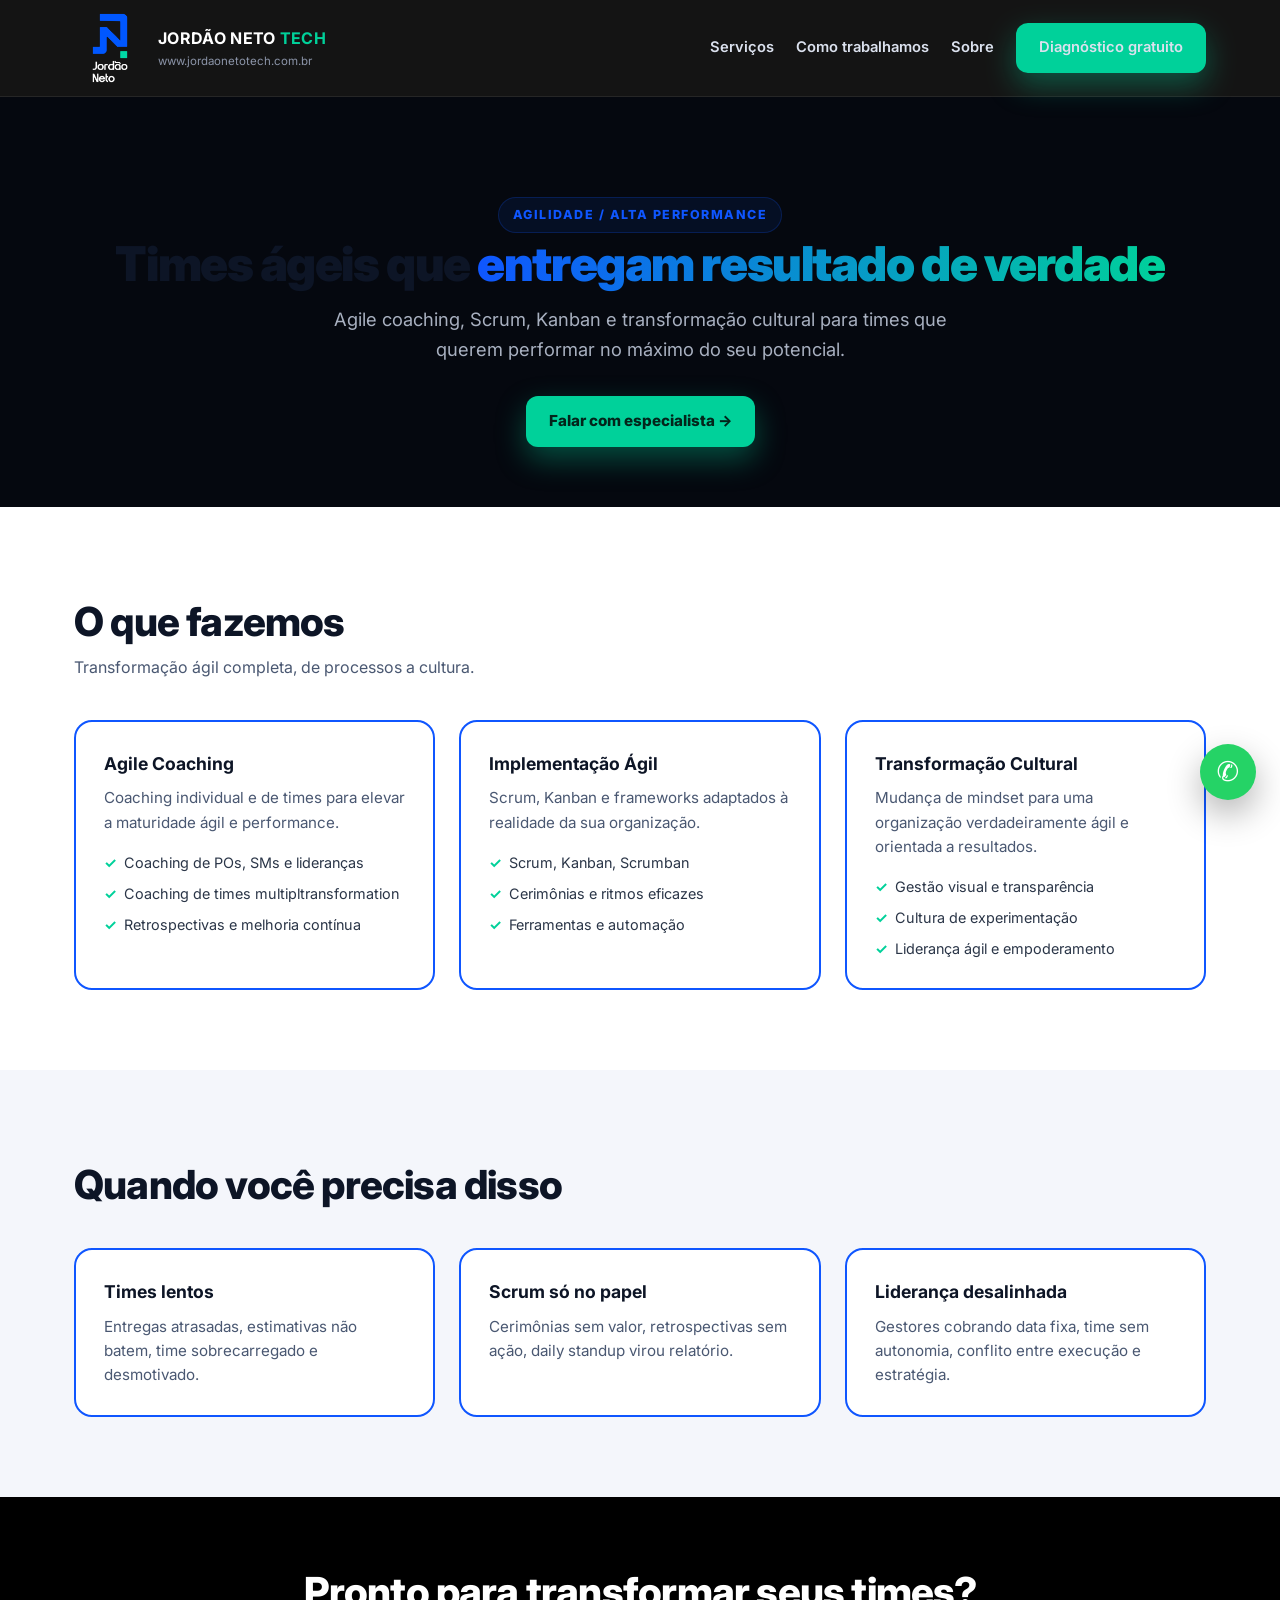
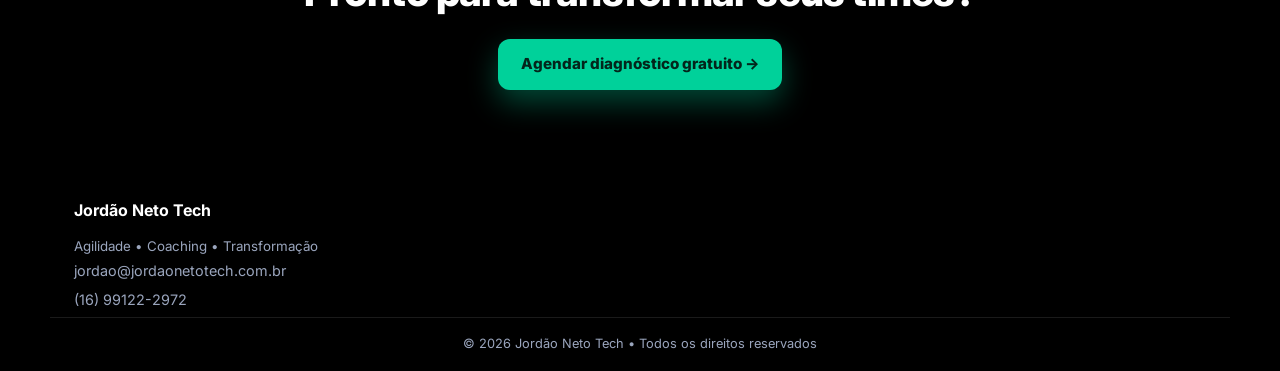
==== agilidade-alta-performance.html @ 960a8ddc "feat: 6 landing pages por serviço + campo 'Como nos conheceu?' no formulário + sitemap atualizado" ====
<!DOCTYPE html>
<html lang="pt-BR">
<head>
  <meta charset="UTF-8" />
  <meta name="viewport" content="width=device-width, initial-scale=1.0" />
  <title>Agilidade e Alta Performance — Jordão Neto Tech</title>
  <meta name="description" content="Consultoria em Agile Coaching, Scrum, Kanban e alta performance. Transformação ágil, coaching de times e cultura de resultados." />
  <link rel="icon" href="vertical-cor-light.png" />
  <link rel="preconnect" href="https://fonts.googleapis.com" />
  <link rel="preconnect" href="https://fonts.gstatic.com" crossorigin />
  <link href="https://fonts.googleapis.com/css2?family=Inter:wght@400;500;600;700;800;900&display=swap" rel="stylesheet" />
  <link rel="stylesheet" href="styles.css" />
  <script type="application/ld+json">
  {
    "@context": "https://schema.org",
    "@type": "Service",
    "name": "Agilidade e Alta Performance",
    "provider": { "@type": "ProfessionalService", "name": "Jordão Neto Tech" },
    "description": "Consultoria em Agile Coaching, Scrum, Kanban e alta performance para times.",
    "url": "https://www.jordaonetotech.com.br/agilidade-alta-performance.html"
  }
  </script>
  <style>
    .lp-hero{padding:100px 0 60px;background:var(--navy);text-align:center}
    .lp-hero h1{font-size:clamp(2rem,4vw,3rem);margin-bottom:16px}
    .lp-hero p{color:var(--gray);font-size:1.15rem;max-width:640px;margin:0 auto 32px}
    .lp-section{padding:80px 0}
    .lp-section.dark{background:var(--light)}
    .lp-grid{display:grid;grid-template-columns:repeat(auto-fit,minmax(280px,1fr));gap:24px;margin-top:40px}
    .lp-card{background:var(--card);border:2px solid var(--blue);border-radius:var(--radius);padding:28px}
    .lp-card h3{font-size:1.1rem;margin-bottom:8px}
    .lp-card p{color:#4a5872;font-size:.95rem}
    .lp-bullets{list-style:none;margin:16px 0 0;display:grid;gap:8px}
    .lp-bullets li{font-size:.9rem;color:#2b3648;padding-left:20px;position:relative}
    .lp-bullets li::before{content:"✓";color:var(--green);font-weight:700;position:absolute;left:0}
    .cta-bar{background:var(--black);padding:60px 0;text-align:center}
    .cta-bar h2{color:var(--white);margin-bottom:24px}
  </style>
</head>
<body>
  <header class="header" id="topo">
    <div class="container header-inner">
      <a href="index.html" class="brand">
        <img src="vertical-cor-light.png" alt="Jordão Neto Tech" class="brand-logo" />
        <div class="brand-text">
          <strong>JORDÃO NETO <span>TECH</span></strong>
          <small>www.jordaonetotech.com.br</small>
        </div>
      </a>
      <nav class="nav">
        <a href="index.html#servicos">Serviços</a>
        <a href="index.html#como-trabalho">Como trabalhamos</a>
        <a href="index.html#sobre">Sobre</a>
        <a class="btn btn-accent" href="https://wa.me/5516991222972?text=Ol%C3%A1!%20Vim%20pelo%20site." target="_blank" rel="noopener">Diagnóstico gratuito</a>
      </nav>
    </div>
  </header>

  <section class="lp-hero">
    <div class="container">
      <span class="tag">Agilidade / Alta Performance</span>
      <h1>Times ágeis que <span class="hl">entregam resultado de verdade</span></h1>
      <p>Agile coaching, Scrum, Kanban e transformação cultural para times que querem performar no máximo do seu potencial.</p>
      <a class="btn btn-accent" href="https://wa.me/5516991222972?text=Ol%C3%A1!%20Vim%20pelo%20site%20e%20quero%20falar%20sobre%20Agilidade." target="_blank">Falar com especialista →</a>
    </div>
  </section>

  <section class="lp-section">
    <div class="container">
      <h2>O que fazemos</h2>
      <p class="sub">Transformação ágil completa, de processos a cultura.</p>
      <div class="lp-grid">
        <div class="lp-card">
          <h3>Agile Coaching</h3>
          <p>Coaching individual e de times para elevar a maturidade ágil e performance.</p>
          <ul class="lp-bullets">
            <li>Coaching de POs, SMs e lideranças</li>
            <li>Coaching de times multipltransformation</li>
            <li>Retrospectivas e melhoria contínua</li>
          </ul>
        </div>
        <div class="lp-card">
          <h3>Implementação Ágil</h3>
          <p>Scrum, Kanban e frameworks adaptados à realidade da sua organização.</p>
          <ul class="lp-bullets">
            <li>Scrum, Kanban, Scrumban</li>
            <li>Cerimônias e ritmos eficazes</li>
            <li>Ferramentas e automação</li>
          </ul>
        </div>
        <div class="lp-card">
          <h3>Transformação Cultural</h3>
          <p>Mudança de mindset para uma organização verdadeiramente ágil e orientada a resultados.</p>
          <ul class="lp-bullets">
            <li>Gestão visual e transparência</li>
            <li>Cultura de experimentação</li>
            <li>Liderança ágil e empoderamento</li>
          </ul>
        </div>
      </div>
    </div>
  </section>

  <section class="lp-section dark">
    <div class="container">
      <h2>Quando você precisa disso</h2>
      <div class="lp-grid">
        <div class="lp-card">
          <h3>Times lentos</h3>
          <p>Entregas atrasadas, estimativas não batem, time sobrecarregado e desmotivado.</p>
        </div>
        <div class="lp-card">
          <h3>Scrum só no papel</h3>
          <p>Cerimônias sem valor, retrospectivas sem ação, daily standup virou relatório.</p>
        </div>
        <div class="lp-card">
          <h3>Liderança desalinhada</h3>
          <p>Gestores cobrando data fixa, time sem autonomia, conflito entre execução e estratégia.</p>
        </div>
      </div>
    </div>
  </section>

  <section class="cta-bar">
    <div class="container">
      <h2>Pronto para transformar seus times?</h2>
      <a class="btn btn-accent" href="https://wa.me/5516991222972?text=Ol%C3%A1!%20Vim%20pelo%20site%20e%20quero%20um%20diagn%C3%B3stico%20de%20Agilidade." target="_blank">Agendar diagnóstico gratuito →</a>
    </div>
  </section>

  <footer class="footer">
    <div class="container footer-inner">
      <div>
        <strong>Jordão Neto Tech</strong>
        <small>Agilidade • Coaching • Transformação</small>
      </div>
      <div>
        <a href="mailto:jordao@jordaonetotech.com.br">jordao@jordaonetotech.com.br</a>
        <a href="https://wa.me/5516991222972" target="_blank">(16) 99122-2972</a>
      </div>
    </div>
    <div class="container copy">© 2026 Jordão Neto Tech • Todos os direitos reservados</div>
  </footer>

  <a class="float-wa" href="https://wa.me/5516991222972?text=Ol%C3%A1!%20Vim%20pelo%20site." target="_blank" rel="noopener" aria-label="WhatsApp">✆</a>
</body>
</html>
---- styles.css ----
/* Jordão Neto Tech — identidade do logo vertical-cor-light.png
   Azul JN: #0F56FF | Verde ponto: #00D19A | Fundo: #000000 | Texto: #fff */
:root{
  --black:#000000;
  --navy:#05080f;
  --navy2:#0a1120;
  --blue:#0f56ff;
  --blue-dark:#0a3fd1;
  --green:#00d19a;
  --green-dark:#00a87c;
  --white:#ffffff;
  --gray:#a8b0c0;
  --light:#f4f6fb;
  --card:#ffffff;
  --border:#e6eaf2;
  --radius:18px;
  --shadow:0 20px 60px rgba(15,86,255,.14);
}
*{box-sizing:border-box;margin:0;padding:0}
html{scroll-behavior:smooth}
body{font-family:'Inter',system-ui,-apple-system,sans-serif;color:#0d1526;background:var(--white);line-height:1.6}
.container{max-width:1180px;margin:0 auto;padding:0 24px}
.center{text-align:center}.muted{color:var(--gray);font-size:.85rem}.white{color:#fff}
h1{font-size:clamp(2.1rem,5vw,3.6rem);line-height:1.05;letter-spacing:-.03em;font-weight:900}
h2{font-size:clamp(1.6rem,3.4vw,2.5rem);line-height:1.15;letter-spacing:-.02em;font-weight:800;margin:12px 0 10px}
.grad{background:linear-gradient(90deg,var(--blue),var(--green));-webkit-background-clip:text;background-clip:text;color:transparent}
.hl{background:linear-gradient(90deg,var(--blue),var(--green));-webkit-background-clip:text;background-clip:text;color:transparent}
.tag{display:inline-block;font-size:.78rem;font-weight:800;letter-spacing:.12em;text-transform:uppercase;color:var(--blue);background:rgba(15,86,255,.09);border:1px solid rgba(15,86,255,.22);padding:7px 14px;border-radius:100px;margin-bottom:6px}
.tag.green{color:var(--green);background:rgba(0,209,154,.1);border-color:rgba(0,209,154,.35)}
.sub{color:#4a5872;max-width:720px;margin:6px 0 26px}

/* topbar */
.topbar{background:var(--black);color:#cfd6e4;font-size:.8rem}
.topbar-inner{display:flex;justify-content:space-between;align-items:center;padding:8px 24px;gap:12px;flex-wrap:wrap}
.topbar-links{display:flex;gap:18px}
.topbar a{color:#fff;text-decoration:none;font-weight:600}
.topbar a:hover{color:var(--green)}

/* header */
.header{position:sticky;top:0;z-index:50;background:rgba(0,0,0,.92);backdrop-filter:blur(12px);border-bottom:1px solid rgba(255,255,255,.08)}
.header-inner{display:flex;align-items:center;justify-content:space-between;padding:12px 24px;gap:16px}
.brand{display:flex;align-items:center;gap:12px;text-decoration:none}
.brand-logo{width:72px;height:72px;object-fit:contain;border-radius:12px;background:transparent;mix-blend-mode:screen}
.brand-logo.sm{width:56px;height:56px}
.brand-text strong{color:#fff;font-size:1rem;letter-spacing:.02em}
.brand-text strong span{color:var(--green)}
.brand-text small{display:block;color:#8b94a8;font-size:.72rem}
.nav{display:flex;align-items:center;gap:22px}
.nav a{color:#dbe1ee;text-decoration:none;font-weight:600;font-size:.92rem}
.nav a:hover{color:var(--green)}
.menu-btn{display:none;background:none;border:1px solid rgba(255,255,255,.2);color:#fff;border-radius:10px;padding:8px 12px;font-size:1.1rem;cursor:pointer}

/* buttons */
.btn{display:inline-block;text-decoration:none;font-weight:800;border-radius:12px;padding:12px 22px;transition:.2s;border:1px solid transparent;cursor:pointer;font-size:.95rem}
.btn-sm{padding:10px 18px}
.btn-lg{padding:15px 28px;font-size:1rem}
.btn-block{width:100%;text-align:center}
.btn-primary{background:var(--blue);color:#fff;box-shadow:0 12px 30px rgba(15,86,255,.35)}
.btn-primary:hover{background:var(--blue-dark);transform:translateY(-1px)}
.btn-accent{background:var(--green);color:#03251b;box-shadow:0 12px 30px rgba(0,209,154,.35)}
.btn-accent:hover{background:#00e6a8;transform:translateY(-1px)}
.btn-ghost{background:transparent;color:#fff;border-color:rgba(255,255,255,.25)}
.btn-ghost:hover{border-color:var(--green);color:var(--green)}

/* hero */
.hero{background:radial-gradient(900px 400px at 15% 0%,rgba(15,86,255,.28),transparent),radial-gradient(700px 380px at 90% 20%,rgba(0,209,154,.18),transparent),var(--black);color:#fff;padding:64px 0 54px}
.hero-grid{display:grid;grid-template-columns:1.15fr .85fr;gap:36px;align-items:start}
.badge{display:inline-flex;align-items:center;gap:8px;font-size:.8rem;font-weight:600;color:#dbe4ff;background:rgba(15,86,255,.14);border:1px solid rgba(15,86,255,.35);padding:8px 14px;border-radius:100px;margin-bottom:18px}
.dot{width:8px;height:8px;border-radius:50%;background:var(--green);box-shadow:0 0 0 5px rgba(0,209,154,.2)}
.hero h1{color:#fff}
.lead{color:#c2cadd;margin:18px 0 24px;font-size:1.08rem;max-width:560px}
.lead strong{color:#fff}
.hero-cta{display:flex;gap:12px;flex-wrap:wrap;margin-bottom:28px}
.hero-proof{display:grid;grid-template-columns:repeat(4,1fr);gap:12px;border-top:1px solid rgba(255,255,255,.1);padding-top:18px}
.hero-proof strong{display:block;font-size:1.05rem;color:#fff}
.hero-proof span{font-size:.78rem;color:#8b94a8}
.hero-card{background:linear-gradient(180deg,#0d1526,#070c17);border:1px solid rgba(255,255,255,.1);border-radius:20px;padding:24px;box-shadow:var(--shadow)}
.hero-card-head{display:flex;gap:12px;align-items:center;margin-bottom:16px}
.hero-card-head img{width:64px;height:64px;object-fit:contain;border-radius:14px;background:transparent;mix-blend-mode:screen;border:1px solid rgba(255,255,255,.12)}
.hero-card-head strong{display:block;font-size:.98rem}
.hero-card-head small{color:#8b94a8;font-size:.78rem}
.check-list{list-style:none;display:grid;gap:10px;margin:0 0 16px}
.check-list li{position:relative;padding-left:28px;font-size:.92rem;color:#dbe1ee}
.check-list li::before{content:'✓';position:absolute;left:0;top:0;width:20px;height:20px;border-radius:50%;background:rgba(0,209,154,.15);color:var(--green);font-weight:900;display:flex;align-items:center;justify-content:center;font-size:.75rem}
.check-list.light li{color:#dbe1ee}
.stack{display:flex;flex-wrap:wrap;gap:8px;margin:0 0 18px}
.stack span{font-size:.72rem;font-weight:700;background:rgba(15,86,255,.14);border:1px solid rgba(15,86,255,.3);color:#cdd8ff;padding:5px 10px;border-radius:100px}
.stack.small span{font-size:.7rem}

/* marquee */
.marquee{background:var(--blue);color:#fff;overflow:hidden}
.marquee-inner{display:flex;gap:18px;align-items:center;padding:11px 24px;font-weight:800;font-size:.82rem;letter-spacing:.1em;white-space:nowrap;overflow-x:auto}
.marquee-inner i{width:7px;height:7px;background:var(--green);border-radius:2px;flex-shrink:0}

/* sections */
.section{padding:72px 0}
.section.dark{background:var(--navy);color:#dbe1ee}
.section.dark .sub{color:#9aa5bd}
.grid-3{display:grid;grid-template-columns:repeat(3,1fr);gap:18px}
.card{background:var(--card);border:2px solid var(--blue);border-radius:var(--radius);padding:26px;position:relative;transition:.2s;background:linear-gradient(180deg,#fff,#eef3ff)}
.card:hover{transform:translateY(-4px);box-shadow:var(--shadow)}
.card.featured{border:2px solid var(--blue);background:linear-gradient(180deg,#fff,#eef3ff)}
.card-num{font-size:.78rem;font-weight:900;color:var(--green);background:#03251b;display:inline-block;padding:4px 10px;border-radius:100px;margin-bottom:12px}
.card h3{font-size:1.15rem;margin-bottom:8px}
.card p{color:#4a5872;font-size:.94rem;margin-bottom:12px}
.card ul{list-style:none;margin:0 0 16px;display:grid;gap:6px}
.card ul li{font-size:.86rem;color:#2b3648}
.card ul li::before{content:'• ';color:var(--green);font-weight:900}
.card a{color:var(--blue);font-weight:800;text-decoration:none;font-size:.9rem}
.note{margin-top:18px;background:#f0fdf7;border:1px dashed var(--green);padding:14px 18px;border-radius:12px;font-size:.9rem;color:#0b3b2e}
.grid-4{display:grid;grid-template-columns:repeat(4,1fr);gap:16px;margin:28px 0 30px}
.step{background:rgba(255,255,255,.05);border:1px solid rgba(255,255,255,.1);border-radius:16px;padding:22px}
.step strong{color:#fff;display:block;margin-bottom:8px}
.step p{font-size:.88rem;color:#9aa5bd}

/* timeline */
.timeline{display:grid;gap:16px;margin-top:10px}
.tl-item{background:#fff;border:1px solid var(--border);border-left:6px solid var(--blue);border-radius:14px;padding:22px}
.tl-item:nth-child(even){border-left-color:var(--green)}
.tl-date{font-size:.78rem;font-weight:800;color:var(--blue);text-transform:uppercase;letter-spacing:.06em}
.tl-item h3{margin:6px 0}
.tl-item p{color:#4a5872;font-size:.94rem;margin-bottom:10px}
.edu{display:grid;grid-template-columns:repeat(3,1fr);gap:14px;margin-top:18px}
.edu div{background:var(--light);border-radius:12px;padding:16px}
.edu strong{display:block}
.edu span{font-size:.85rem;color:#4a5872}

/* about */
.about-grid{display:grid;grid-template-columns:1.2fr .8fr;gap:32px;align-items:start}
.about-grid p{color:#b8c1d4;margin-bottom:14px}
.about-card{background:#0d1526;border:1px solid rgba(255,255,255,.12);border-radius:20px;padding:28px;text-align:center}
.about-card img{width:140px;height:140px;object-fit:contain;border-radius:24px;background:transparent;mix-blend-mode:screen;margin-bottom:12px;border:2px solid var(--blue)}
.about-card strong{display:block;color:#fff;font-size:1.1rem}
.about-card small{color:#8b94a8}
.about-contact{display:grid;gap:8px;margin-top:16px}
.about-contact a{color:var(--green);text-decoration:none;font-weight:700;font-size:.9rem;word-break:break-all}

/* contact */
.contact-grid{display:grid;grid-template-columns:1fr .9fr;gap:28px;align-items:start}
.contact-cards{display:grid;gap:12px;margin-top:18px}
.c-card{display:block;text-decoration:none;border-radius:14px;padding:18px;border:1px solid var(--border)}
.c-card strong{display:block;font-size:1.05rem}
.c-card span{font-size:.88rem}
.c-card.wa{background:#000;color:#fff;border-color:#000}
.c-card.wa span{color:var(--green)}
.c-card.mail{background:#eef3ff;border-color:var(--blue)}
.c-card.mail strong{color:var(--blue)}
.c-card.site{background:#f0fdf7;border-color:var(--green)}
.form{background:#fff;border:1px solid var(--border);border-radius:20px;padding:26px;box-shadow:var(--shadow);position:sticky;top:90px}
.form h3{margin-bottom:16px}
.form label{display:grid;gap:6px;font-size:.85rem;font-weight:700;margin-bottom:12px;color:#2b3648}
.form input,.form select,.form textarea{border:1px solid var(--border);border-radius:10px;padding:12px;font-size:.95rem;font-family:inherit;width:100%}
.form input:focus,.form select:focus,.form textarea:focus{outline:2px solid var(--blue);border-color:var(--blue)}

/* footer */
.footer{background:#000;color:#9aa5bd;padding:48px 0 0}
.footer-grid{display:grid;grid-template-columns:1.4fr 1fr 1fr;gap:24px;padding-bottom:28px}
.footer strong{color:#fff;display:block;margin-bottom:10px}
.footer a{display:block;color:#9aa5bd;text-decoration:none;font-size:.9rem;margin-bottom:6px}
.footer a:hover{color:var(--green)}
.copy{border-top:1px solid rgba(255,255,255,.1);padding:16px 24px;text-align:center;font-size:.8rem}
.float-wa{position:fixed;right:24px;bottom:100px;width:56px;height:56px;border-radius:50%;background:#25d366;color:#fff;display:flex;align-items:center;justify-content:center;font-size:1.7rem;text-decoration:none;box-shadow:0 14px 34px rgba(0,0,0,.3);z-index:99999;pointer-events:auto}

/* Tawk.to widget - canto inferior esquerdo */
iframe[src*="tawk.to"]{left:20px!important;right:auto!important}
#tawkto-container{left:20px!important;right:auto!important}

@media(max-width:960px){
  .hero-grid,.grid-3,.about-grid,.contact-grid{grid-template-columns:1fr}
  .grid-4{grid-template-columns:1fr 1fr}
  .hero-proof{grid-template-columns:1fr 1fr}
  .nav{display:none;position:absolute;top:100%;left:0;right:0;background:#000;flex-direction:column;padding:18px;gap:14px;border-bottom:1px solid rgba(255,255,255,.1)}
  .nav.open{display:flex}
  .menu-btn{display:block}
  .edu{grid-template-columns:1fr}
  .footer-grid{grid-template-columns:1fr}
  .form{position:static}
}
@media(max-width:560px){.grid-4{grid-template-columns:1fr}.section{padding:52px 0}}
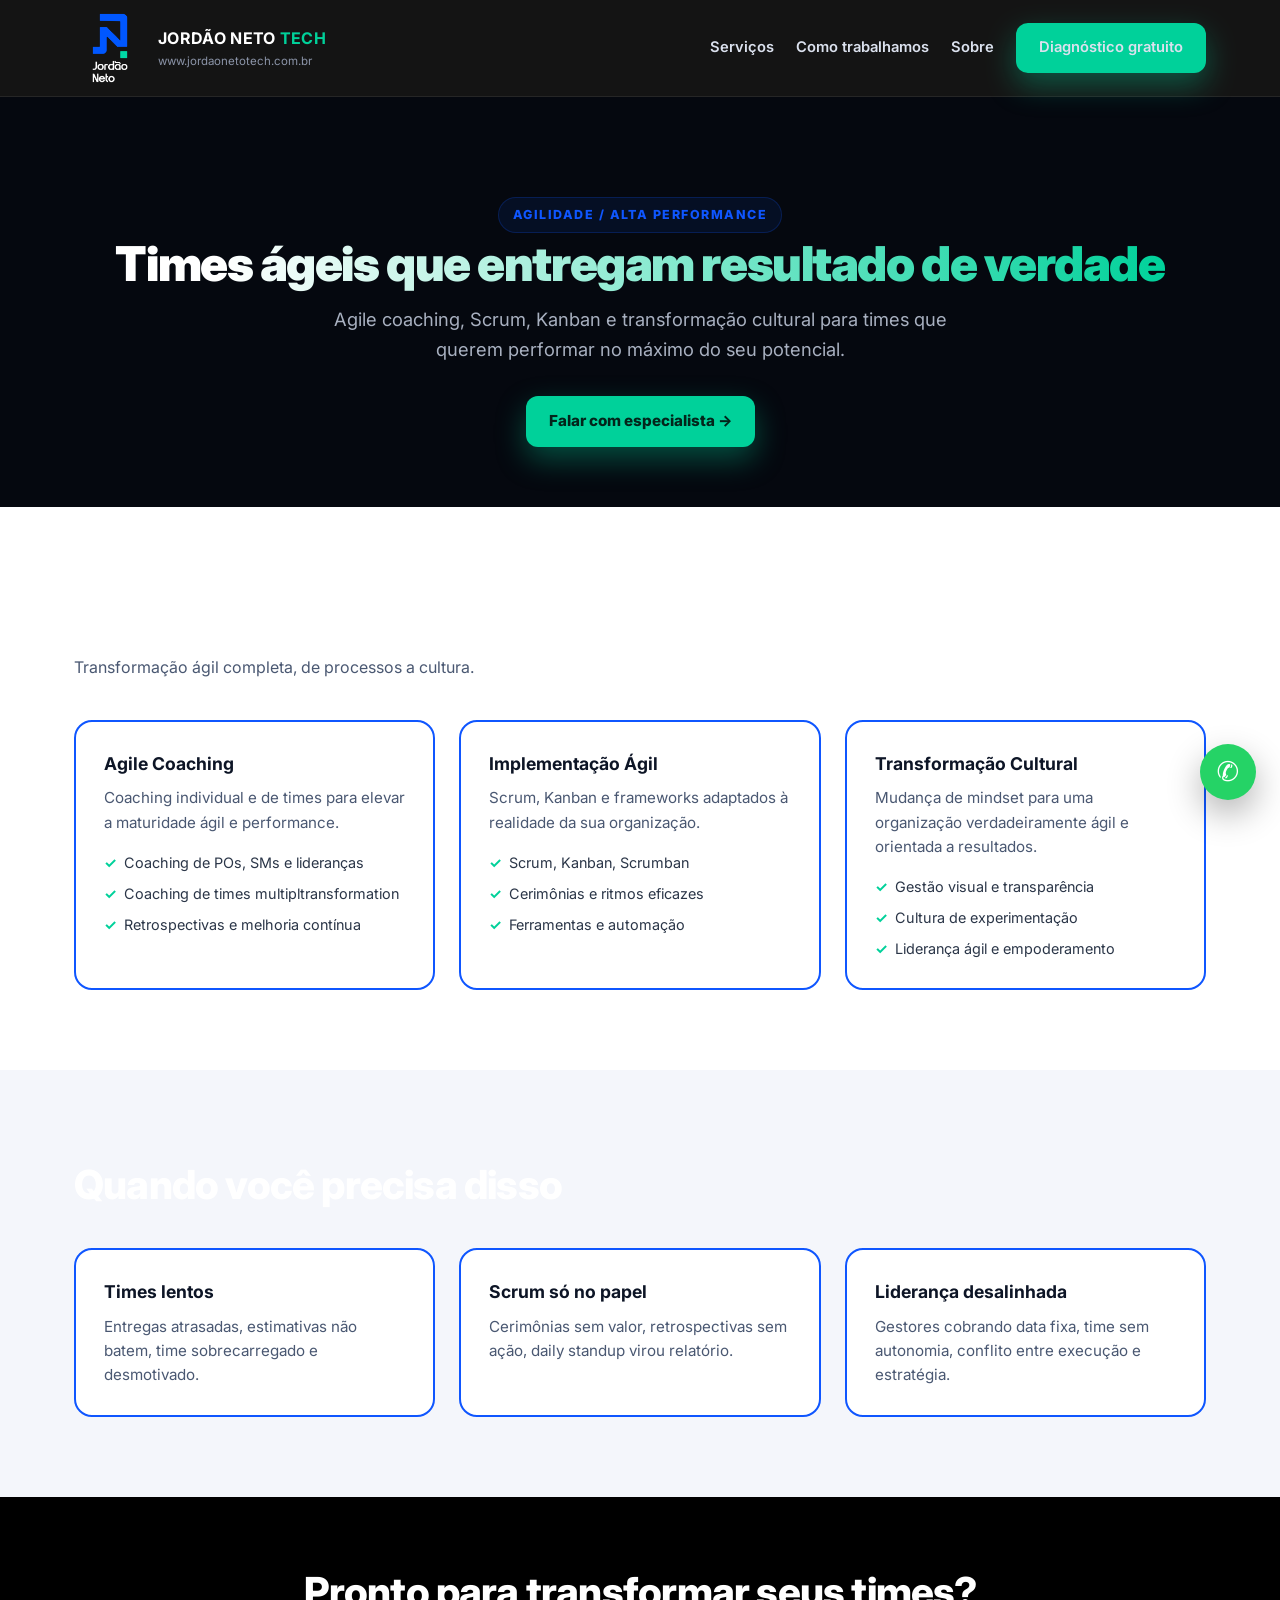
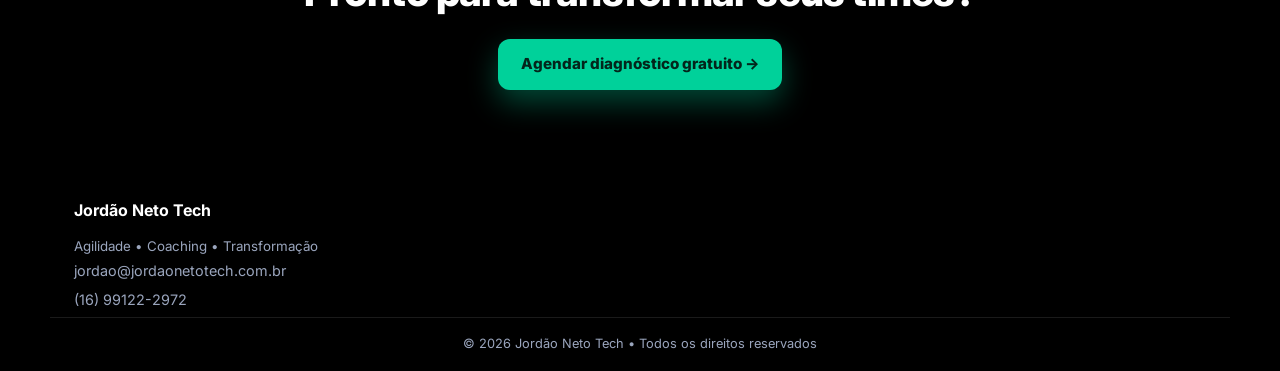
==== commit 4ba4977c: "fix: H1 das landing pages com gradiente completo branco-verde para legibilidade" ====
--- a/agilidade-alta-performance.html
+++ b/agilidade-alta-performance.html
@@ -59,7 +59,7 @@
   <section class="lp-hero">
     <div class="container">
       <span class="tag">Agilidade / Alta Performance</span>
-      <h1>Times ágeis que <span class="hl">entregam resultado de verdade</span></h1>
+      <h1><span class="grad">Times ágeis que entregam resultado de verdade</span></h1>
       <p>Agile coaching, Scrum, Kanban e transformação cultural para times que querem performar no máximo do seu potencial.</p>
       <a class="btn btn-accent" href="https://wa.me/5516991222972?text=Ol%C3%A1!%20Vim%20pelo%20site%20e%20quero%20falar%20sobre%20Agilidade." target="_blank">Falar com especialista →</a>
     </div>
--- a/styles.css
+++ b/styles.css
@@ -21,10 +21,10 @@
 body{font-family:'Inter',system-ui,-apple-system,sans-serif;color:#0d1526;background:var(--white);line-height:1.6}
 .container{max-width:1180px;margin:0 auto;padding:0 24px}
 .center{text-align:center}.muted{color:var(--gray);font-size:.85rem}.white{color:#fff}
-h1{font-size:clamp(2.1rem,5vw,3.6rem);line-height:1.05;letter-spacing:-.03em;font-weight:900}
-h2{font-size:clamp(1.6rem,3.4vw,2.5rem);line-height:1.15;letter-spacing:-.02em;font-weight:800;margin:12px 0 10px}
-.grad{background:linear-gradient(90deg,var(--blue),var(--green));-webkit-background-clip:text;background-clip:text;color:transparent}
-.hl{background:linear-gradient(90deg,var(--blue),var(--green));-webkit-background-clip:text;background-clip:text;color:transparent}
+h1{font-size:clamp(2.1rem,5vw,3.6rem);line-height:1.05;letter-spacing:-.03em;font-weight:900;color:#fff}
+h2{font-size:clamp(1.6rem,3.4vw,2.5rem);line-height:1.15;letter-spacing:-.02em;font-weight:800;margin:12px 0 10px;color:#fff}
+.grad{background:linear-gradient(90deg,#fff 10%,var(--green));-webkit-background-clip:text;background-clip:text;color:transparent;-webkit-text-fill-color:transparent}
+.hl{background:linear-gradient(90deg,#fff,var(--green));-webkit-background-clip:text;background-clip:text;color:transparent;-webkit-text-fill-color:transparent}
 .tag{display:inline-block;font-size:.78rem;font-weight:800;letter-spacing:.12em;text-transform:uppercase;color:var(--blue);background:rgba(15,86,255,.09);border:1px solid rgba(15,86,255,.22);padding:7px 14px;border-radius:100px;margin-bottom:6px}
 .tag.green{color:var(--green);background:rgba(0,209,154,.1);border-color:rgba(0,209,154,.35)}
 .sub{color:#4a5872;max-width:720px;margin:6px 0 26px}
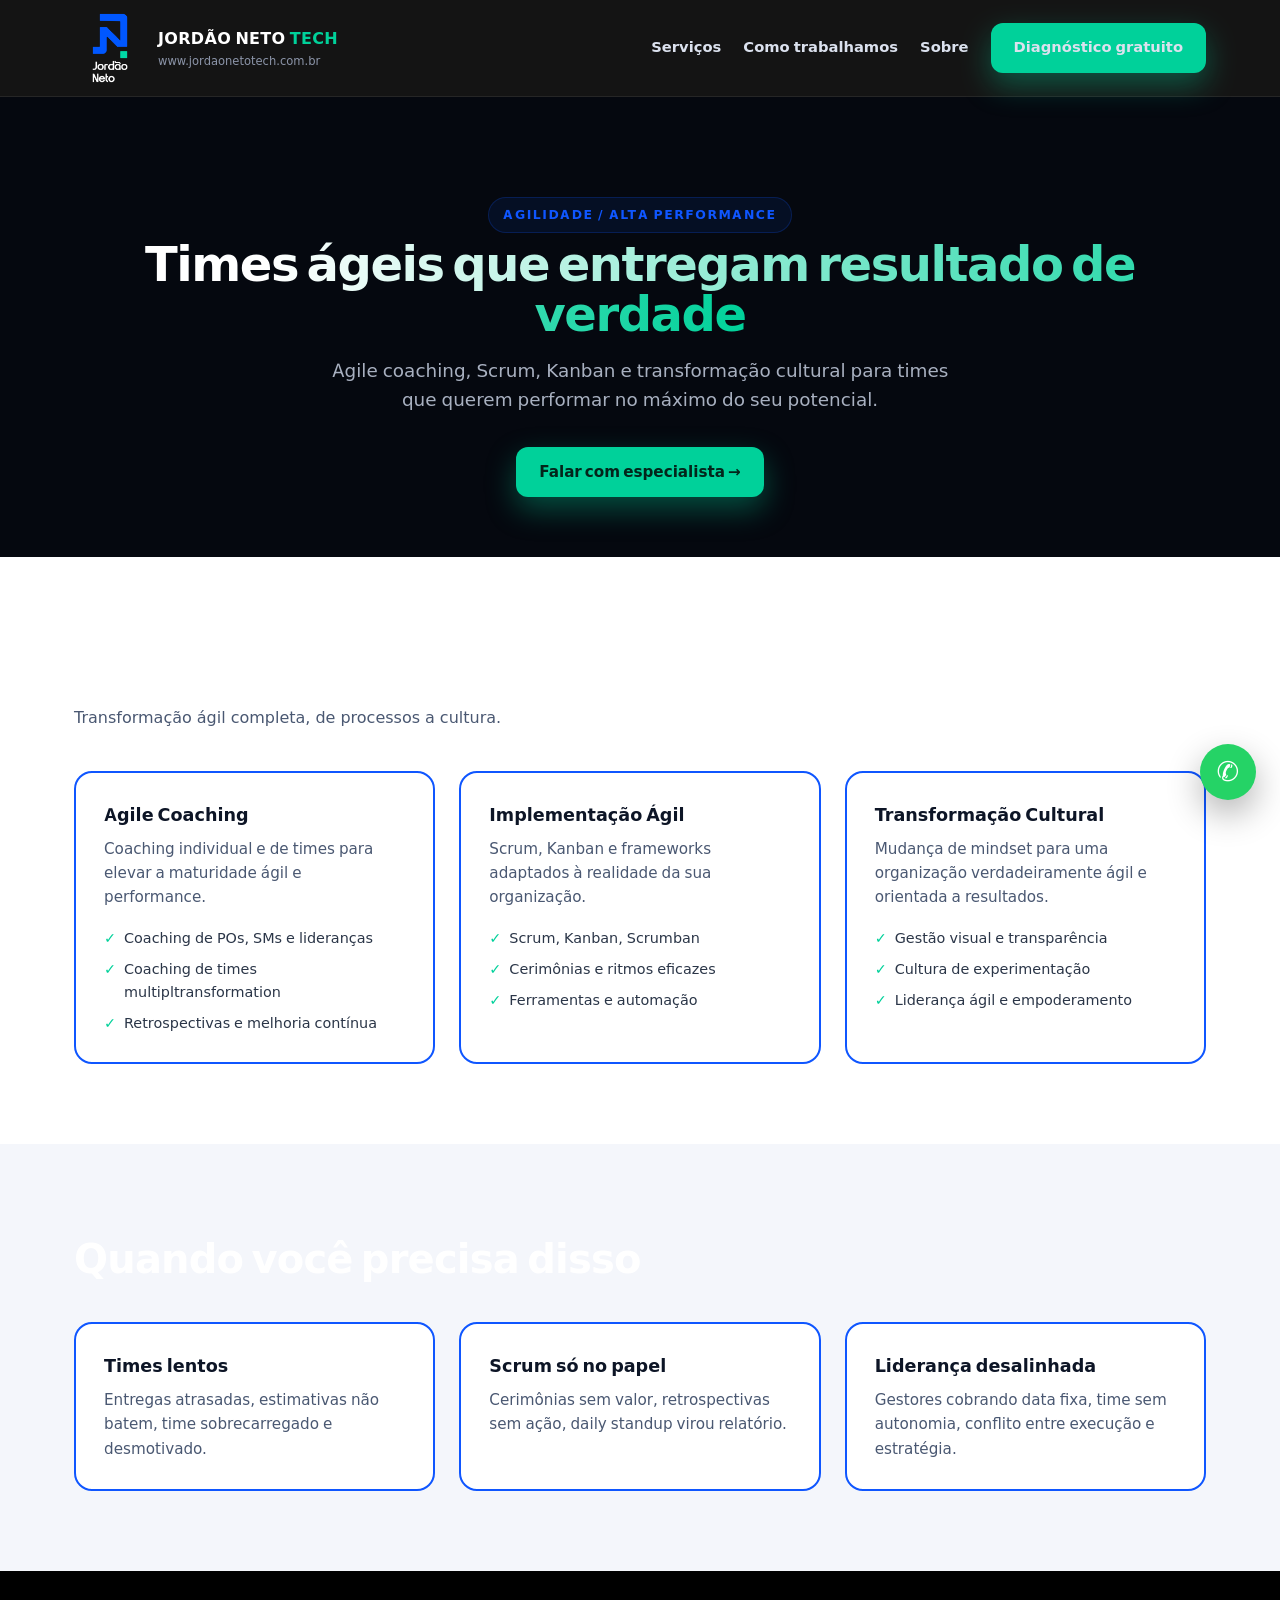
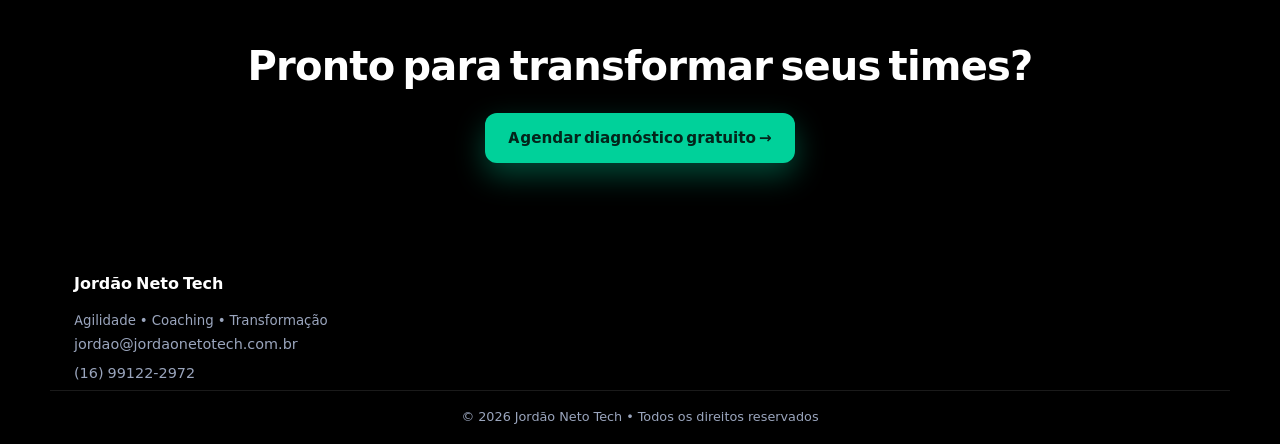
==== commit aa12e9d2: "perf: landing pages usam fonte local, elimina Google Fonts externo" ====
--- a/agilidade-alta-performance.html
+++ b/agilidade-alta-performance.html
@@ -6,9 +6,7 @@
   <title>Agilidade e Alta Performance — Jordão Neto Tech</title>
   <meta name="description" content="Consultoria em Agile Coaching, Scrum, Kanban e alta performance. Transformação ágil, coaching de times e cultura de resultados." />
   <link rel="icon" href="vertical-cor-light.png" />
-  <link rel="preconnect" href="https://fonts.googleapis.com" />
-  <link rel="preconnect" href="https://fonts.gstatic.com" crossorigin />
-  <link href="https://fonts.googleapis.com/css2?family=Inter:wght@400;500;600;700;800;900&display=swap" rel="stylesheet" />
+  <link rel="preload" href="fonts/Inter-Variable.woff2" as="font" type="font/woff2" crossorigin />
   <link rel="stylesheet" href="styles.css" />
   <script type="application/ld+json">
   {
--- a/styles.css
+++ b/styles.css
@@ -1,5 +1,6 @@
 /* Jordão Neto Tech — identidade do logo vertical-cor-light.png
    Azul JN: #0F56FF | Verde ponto: #00D19A | Fundo: #000000 | Texto: #fff */
+@font-face{font-family:'Inter';font-style:normal;font-weight:100 900;font-display:swap;src:url(fonts/Inter-Variable.woff2) format('woff2')}
 :root{
   --black:#000000;
   --navy:#05080f;
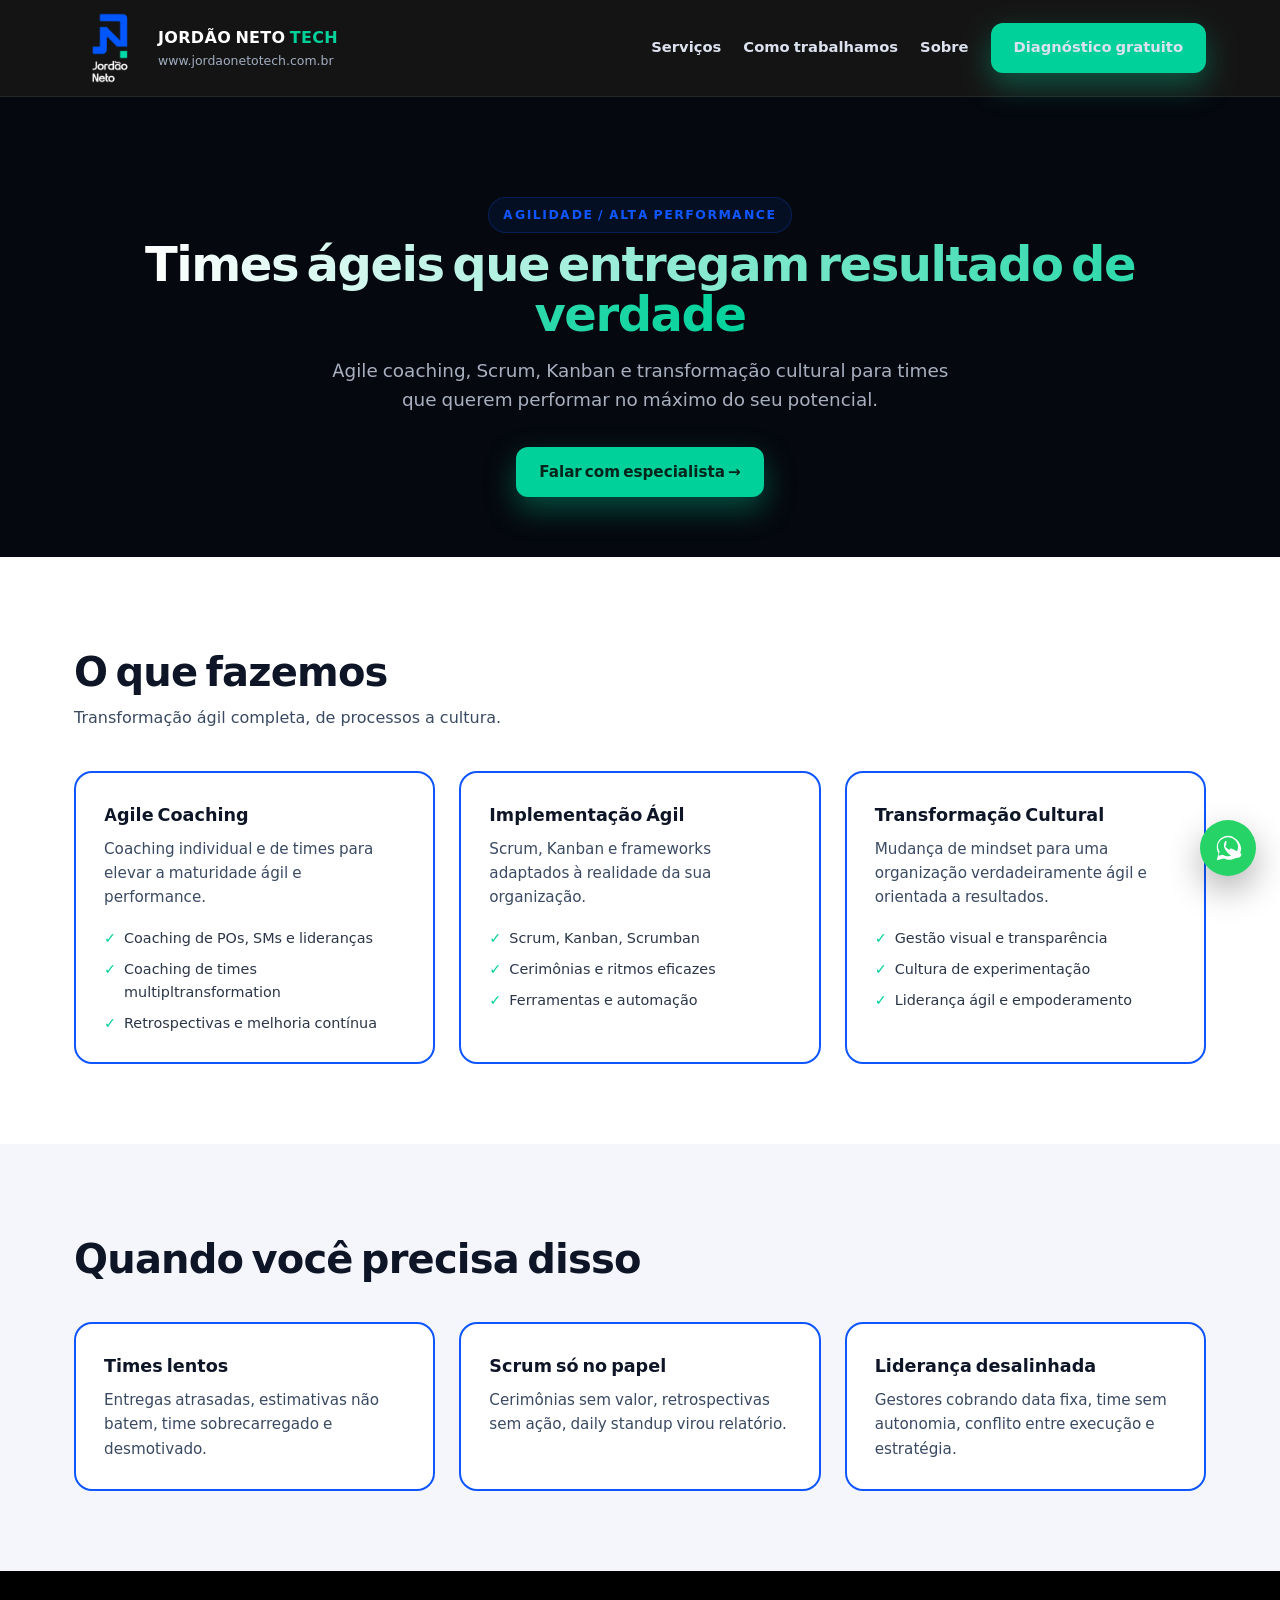
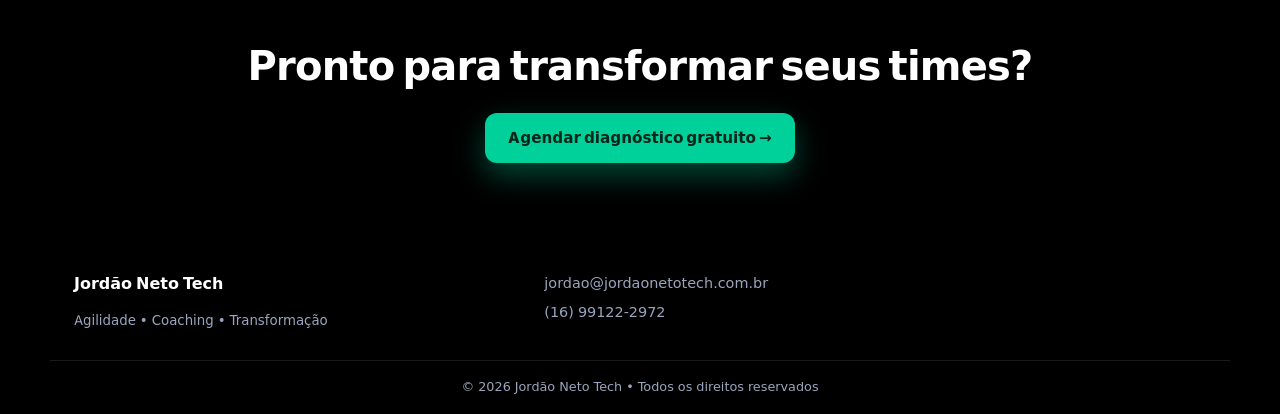
==== commit 8652e9bc: "feat: revisão UX completa — contraste, CTAs, acessibilidade, LPs, form, mobile" ====
--- a/agilidade-alta-performance.html
+++ b/agilidade-alta-performance.html
@@ -22,12 +22,13 @@
     .lp-hero{padding:100px 0 60px;background:var(--navy);text-align:center}
     .lp-hero h1{font-size:clamp(2rem,4vw,3rem);margin-bottom:16px}
     .lp-hero p{color:var(--gray);font-size:1.15rem;max-width:640px;margin:0 auto 32px}
+    .lp-hero .grad{background:linear-gradient(90deg,#fff,var(--green));-webkit-background-clip:text;background-clip:text;color:transparent;-webkit-text-fill-color:transparent}
     .lp-section{padding:80px 0}
     .lp-section.dark{background:var(--light)}
     .lp-grid{display:grid;grid-template-columns:repeat(auto-fit,minmax(280px,1fr));gap:24px;margin-top:40px}
     .lp-card{background:var(--card);border:2px solid var(--blue);border-radius:var(--radius);padding:28px}
     .lp-card h3{font-size:1.1rem;margin-bottom:8px}
-    .lp-card p{color:#4a5872;font-size:.95rem}
+    .lp-card p{color:#3a4a62;font-size:.95rem}
     .lp-bullets{list-style:none;margin:16px 0 0;display:grid;gap:8px}
     .lp-bullets li{font-size:.9rem;color:#2b3648;padding-left:20px;position:relative}
     .lp-bullets li::before{content:"✓";color:var(--green);font-weight:700;position:absolute;left:0}
@@ -45,12 +46,13 @@
           <small>www.jordaonetotech.com.br</small>
         </div>
       </a>
-      <nav class="nav">
+      <nav class="nav" id="nav">
         <a href="index.html#servicos">Serviços</a>
         <a href="index.html#como-trabalho">Como trabalhamos</a>
         <a href="index.html#sobre">Sobre</a>
         <a class="btn btn-accent" href="https://wa.me/5516991222972?text=Ol%C3%A1!%20Vim%20pelo%20site." target="_blank" rel="noopener">Diagnóstico gratuito</a>
       </nav>
+      <button class="menu-btn" id="menuBtn" aria-label="Abrir menu" aria-expanded="false" aria-controls="nav">☰</button>
     </div>
   </header>
 
@@ -127,7 +129,7 @@
   </section>
 
   <footer class="footer">
-    <div class="container footer-inner">
+    <div class="container footer-grid">
       <div>
         <strong>Jordão Neto Tech</strong>
         <small>Agilidade • Coaching • Transformação</small>
@@ -140,6 +142,7 @@
     <div class="container copy">© 2026 Jordão Neto Tech • Todos os direitos reservados</div>
   </footer>
 
-  <a class="float-wa" href="https://wa.me/5516991222972?text=Ol%C3%A1!%20Vim%20pelo%20site." target="_blank" rel="noopener" aria-label="WhatsApp">✆</a>
+  <a class="float-wa" href="https://wa.me/5516991222972?text=Ol%C3%A1!%20Vim%20pelo%20site." target="_blank" rel="noopener" aria-label="Conversar no WhatsApp"><svg viewBox="0 0 32 32" aria-hidden="true"><path d="M16 3C9.4 3 4 8.4 4 15c0 2.4.7 4.6 1.9 6.5L4 29l7.7-1.9c1.8 1 3.9 1.5 6 1.5h.3c6.6 0 12-5.4 12-12S22.6 3 16 3zm0 21.8c-1.8 0-3.6-.5-5.1-1.4l-.4-.2-4.6 1.1 1.2-4.5-.3-.4c-1-1.6-1.5-3.4-1.5-5.3C5.3 9.2 10.1 4.5 16 4.5S26.7 9.2 26.7 15 21.9 24.8 16 24.8zm5.5-7.4c-.3-.2-1.8-.9-2-1-.3-.1-.5-.2-.7.1-.2.3-.8 1-.9 1.2-.2.2-.3.2-.6.1-.3-.2-1.3-.5-2.4-1.5-.9-.8-1.5-1.8-1.7-2-.2-.3 0-.5.1-.6l.5-.5c.1-.2.2-.3.3-.5.1-.2 0-.4 0-.5L14.4 9c-.2-.5-.4-.4-.6-.4h-.5c-.2 0-.5.2-.7.7-.2.5-.9 2.1-.9 4.4 0 2.3 1.6 4.5 1.9 4.8.2.3 3.2 4.9 7.8 6.9 1.1.5 1.9.7 2.6.9.9.3 2 .3 2.8.2.9-.1 2.8-1.1 3.1-2.2.4-1.1.4-2 .3-2.2-.1-.2-.4-.3-.7-.5z"/></svg></a>
+  <script src="script.js" defer></script>
 </body>
 </html>
--- a/styles.css
+++ b/styles.css
@@ -1,14 +1,11 @@
-/* Jordão Neto Tech — identidade do logo vertical-cor-light.png
-   Azul JN: #0F56FF | Verde ponto: #00D19A | Fundo: #000000 | Texto: #fff */
 @font-face{font-family:'Inter';font-style:normal;font-weight:100 900;font-display:swap;src:url(fonts/Inter-Variable.woff2) format('woff2')}
+
 :root{
   --black:#000000;
   --navy:#05080f;
-  --navy2:#0a1120;
   --blue:#0f56ff;
   --blue-dark:#0a3fd1;
   --green:#00d19a;
-  --green-dark:#00a87c;
   --white:#ffffff;
   --gray:#a8b0c0;
   --light:#f4f6fb;
@@ -17,25 +14,28 @@
   --radius:18px;
   --shadow:0 20px 60px rgba(15,86,255,.14);
 }
+
 *{box-sizing:border-box;margin:0;padding:0}
 html{scroll-behavior:smooth}
 body{font-family:'Inter',system-ui,-apple-system,sans-serif;color:#0d1526;background:var(--white);line-height:1.6}
+.skip-link{position:absolute;left:-9999px;top:0;background:var(--blue);color:#fff;padding:10px 18px;border-radius:0 0 10px 0;font-weight:700;z-index:100;text-decoration:none}
+.skip-link:focus{left:0}
+:focus-visible{outline:3px solid var(--green);outline-offset:2px}
 .container{max-width:1180px;margin:0 auto;padding:0 24px}
 .center{text-align:center}.muted{color:var(--gray);font-size:.85rem}.white{color:#fff}
+
+/* headings */
 h1{font-size:clamp(2.1rem,5vw,3.6rem);line-height:1.05;letter-spacing:-.03em;font-weight:900;color:#fff}
-h2{font-size:clamp(1.6rem,3.4vw,2.5rem);line-height:1.15;letter-spacing:-.02em;font-weight:800;margin:12px 0 10px;color:#fff}
+h2{font-size:clamp(1.6rem,3.4vw,2.5rem);line-height:1.15;letter-spacing:-.02em;font-weight:800;margin:12px 0 10px;color:#0d1526}
+h3{font-size:1.15rem;font-weight:700;color:#0d1526}
+
 .grad{background:linear-gradient(90deg,#fff 10%,var(--green));-webkit-background-clip:text;background-clip:text;color:transparent;-webkit-text-fill-color:transparent}
-.hl{background:linear-gradient(90deg,#fff,var(--green));-webkit-background-clip:text;background-clip:text;color:transparent;-webkit-text-fill-color:transparent}
+.hl{background:linear-gradient(90deg,var(--blue),var(--green));-webkit-background-clip:text;background-clip:text;color:transparent;-webkit-text-fill-color:transparent}
+.section.dark .hl{background:linear-gradient(90deg,#fff,var(--green))}
+
 .tag{display:inline-block;font-size:.78rem;font-weight:800;letter-spacing:.12em;text-transform:uppercase;color:var(--blue);background:rgba(15,86,255,.09);border:1px solid rgba(15,86,255,.22);padding:7px 14px;border-radius:100px;margin-bottom:6px}
 .tag.green{color:var(--green);background:rgba(0,209,154,.1);border-color:rgba(0,209,154,.35)}
-.sub{color:#4a5872;max-width:720px;margin:6px 0 26px}
-
-/* topbar */
-.topbar{background:var(--black);color:#cfd6e4;font-size:.8rem}
-.topbar-inner{display:flex;justify-content:space-between;align-items:center;padding:8px 24px;gap:12px;flex-wrap:wrap}
-.topbar-links{display:flex;gap:18px}
-.topbar a{color:#fff;text-decoration:none;font-weight:600}
-.topbar a:hover{color:var(--green)}
+.sub{color:#3a4a62;max-width:720px;margin:6px 0 26px}
 
 /* header */
 .header{position:sticky;top:0;z-index:50;background:rgba(0,0,0,.92);backdrop-filter:blur(12px);border-bottom:1px solid rgba(255,255,255,.08)}
@@ -45,7 +45,7 @@
 .brand-logo.sm{width:56px;height:56px}
 .brand-text strong{color:#fff;font-size:1rem;letter-spacing:.02em}
 .brand-text strong span{color:var(--green)}
-.brand-text small{display:block;color:#8b94a8;font-size:.72rem}
+.brand-text small{display:block;color:#a0adc0;font-size:.78rem}
 .nav{display:flex;align-items:center;gap:22px}
 .nav a{color:#dbe1ee;text-decoration:none;font-weight:600;font-size:.92rem}
 .nav a:hover{color:var(--green)}
@@ -60,71 +60,58 @@
 .btn-primary:hover{background:var(--blue-dark);transform:translateY(-1px)}
 .btn-accent{background:var(--green);color:#03251b;box-shadow:0 12px 30px rgba(0,209,154,.35)}
 .btn-accent:hover{background:#00e6a8;transform:translateY(-1px)}
-.btn-ghost{background:transparent;color:#fff;border-color:rgba(255,255,255,.25)}
-.btn-ghost:hover{border-color:var(--green);color:var(--green)}
+.btn-ghost{background:transparent;color:#fff;border:2px solid rgba(255,255,255,.45)}
+.btn-ghost:hover{border-color:var(--green);color:var(--green);background:rgba(0,209,154,.08)}
 
 /* hero */
 .hero{background:radial-gradient(900px 400px at 15% 0%,rgba(15,86,255,.28),transparent),radial-gradient(700px 380px at 90% 20%,rgba(0,209,154,.18),transparent),var(--black);color:#fff;padding:64px 0 54px}
 .hero-grid{display:grid;grid-template-columns:1.15fr .85fr;gap:36px;align-items:start}
+.hero h1{color:#fff}
 .badge{display:inline-flex;align-items:center;gap:8px;font-size:.8rem;font-weight:600;color:#dbe4ff;background:rgba(15,86,255,.14);border:1px solid rgba(15,86,255,.35);padding:8px 14px;border-radius:100px;margin-bottom:18px}
 .dot{width:8px;height:8px;border-radius:50%;background:var(--green);box-shadow:0 0 0 5px rgba(0,209,154,.2)}
-.hero h1{color:#fff}
 .lead{color:#c2cadd;margin:18px 0 24px;font-size:1.08rem;max-width:560px}
 .lead strong{color:#fff}
 .hero-cta{display:flex;gap:12px;flex-wrap:wrap;margin-bottom:28px}
-.hero-proof{display:grid;grid-template-columns:repeat(4,1fr);gap:12px;border-top:1px solid rgba(255,255,255,.1);padding-top:18px}
+.hero-proof{display:grid;grid-template-columns:repeat(2,1fr);gap:12px;border-top:1px solid rgba(255,255,255,.1);padding-top:18px;max-width:420px}
 .hero-proof strong{display:block;font-size:1.05rem;color:#fff}
-.hero-proof span{font-size:.78rem;color:#8b94a8}
+.hero-proof span{font-size:.78rem;color:#a0adc0}
 .hero-card{background:linear-gradient(180deg,#0d1526,#070c17);border:1px solid rgba(255,255,255,.1);border-radius:20px;padding:24px;box-shadow:var(--shadow)}
 .hero-card-head{display:flex;gap:12px;align-items:center;margin-bottom:16px}
 .hero-card-head img{width:64px;height:64px;object-fit:contain;border-radius:14px;background:transparent;mix-blend-mode:screen;border:1px solid rgba(255,255,255,.12)}
-.hero-card-head strong{display:block;font-size:.98rem}
-.hero-card-head small{color:#8b94a8;font-size:.78rem}
+.hero-card-head strong{display:block;font-size:.98rem;color:#fff}
+.hero-card-head small{color:#a0adc0;font-size:.8rem}
 .check-list{list-style:none;display:grid;gap:10px;margin:0 0 16px}
 .check-list li{position:relative;padding-left:28px;font-size:.92rem;color:#dbe1ee}
 .check-list li::before{content:'✓';position:absolute;left:0;top:0;width:20px;height:20px;border-radius:50%;background:rgba(0,209,154,.15);color:var(--green);font-weight:900;display:flex;align-items:center;justify-content:center;font-size:.75rem}
-.check-list.light li{color:#dbe1ee}
 .stack{display:flex;flex-wrap:wrap;gap:8px;margin:0 0 18px}
 .stack span{font-size:.72rem;font-weight:700;background:rgba(15,86,255,.14);border:1px solid rgba(15,86,255,.3);color:#cdd8ff;padding:5px 10px;border-radius:100px}
-.stack.small span{font-size:.7rem}
 
 /* marquee */
 .marquee{background:var(--blue);color:#fff;overflow:hidden}
-.marquee-inner{display:flex;gap:18px;align-items:center;padding:11px 24px;font-weight:800;font-size:.82rem;letter-spacing:.1em;white-space:nowrap;overflow-x:auto}
+.marquee-inner{display:flex;gap:18px;align-items:center;justify-content:center;padding:11px 24px;font-weight:800;font-size:.82rem;letter-spacing:.1em;white-space:nowrap;overflow:hidden}
 .marquee-inner i{width:7px;height:7px;background:var(--green);border-radius:2px;flex-shrink:0}
 
 /* sections */
 .section{padding:72px 0}
 .section.dark{background:var(--navy);color:#dbe1ee}
+.section.dark h2{color:#fff}
 .section.dark .sub{color:#9aa5bd}
 .grid-3{display:grid;grid-template-columns:repeat(3,1fr);gap:18px}
 .card{background:var(--card);border:2px solid var(--blue);border-radius:var(--radius);padding:26px;position:relative;transition:.2s;background:linear-gradient(180deg,#fff,#eef3ff)}
 .card:hover{transform:translateY(-4px);box-shadow:var(--shadow)}
-.card.featured{border:2px solid var(--blue);background:linear-gradient(180deg,#fff,#eef3ff)}
 .card-num{font-size:.78rem;font-weight:900;color:var(--green);background:#03251b;display:inline-block;padding:4px 10px;border-radius:100px;margin-bottom:12px}
-.card h3{font-size:1.15rem;margin-bottom:8px}
-.card p{color:#4a5872;font-size:.94rem;margin-bottom:12px}
+.card p{color:#3a4a62;font-size:.94rem;margin-bottom:12px}
 .card ul{list-style:none;margin:0 0 16px;display:grid;gap:6px}
 .card ul li{font-size:.86rem;color:#2b3648}
 .card ul li::before{content:'• ';color:var(--green);font-weight:900}
 .card a{color:var(--blue);font-weight:800;text-decoration:none;font-size:.9rem}
-.note{margin-top:18px;background:#f0fdf7;border:1px dashed var(--green);padding:14px 18px;border-radius:12px;font-size:.9rem;color:#0b3b2e}
+.card a:hover{text-decoration:underline}
+.section-cta{margin-top:30px;display:flex;gap:12px;flex-wrap:wrap;align-items:center}
+.section-cta.center{justify-content:center}
 .grid-4{display:grid;grid-template-columns:repeat(4,1fr);gap:16px;margin:28px 0 30px}
 .step{background:rgba(255,255,255,.05);border:1px solid rgba(255,255,255,.1);border-radius:16px;padding:22px}
 .step strong{color:#fff;display:block;margin-bottom:8px}
 .step p{font-size:.88rem;color:#9aa5bd}
-
-/* timeline */
-.timeline{display:grid;gap:16px;margin-top:10px}
-.tl-item{background:#fff;border:1px solid var(--border);border-left:6px solid var(--blue);border-radius:14px;padding:22px}
-.tl-item:nth-child(even){border-left-color:var(--green)}
-.tl-date{font-size:.78rem;font-weight:800;color:var(--blue);text-transform:uppercase;letter-spacing:.06em}
-.tl-item h3{margin:6px 0}
-.tl-item p{color:#4a5872;font-size:.94rem;margin-bottom:10px}
-.edu{display:grid;grid-template-columns:repeat(3,1fr);gap:14px;margin-top:18px}
-.edu div{background:var(--light);border-radius:12px;padding:16px}
-.edu strong{display:block}
-.edu span{font-size:.85rem;color:#4a5872}
 
 /* about */
 .about-grid{display:grid;grid-template-columns:1.2fr .8fr;gap:32px;align-items:start}
@@ -132,26 +119,30 @@
 .about-card{background:#0d1526;border:1px solid rgba(255,255,255,.12);border-radius:20px;padding:28px;text-align:center}
 .about-card img{width:140px;height:140px;object-fit:contain;border-radius:24px;background:transparent;mix-blend-mode:screen;margin-bottom:12px;border:2px solid var(--blue)}
 .about-card strong{display:block;color:#fff;font-size:1.1rem}
-.about-card small{color:#8b94a8}
+.about-card small{color:#a0adc0}
 .about-contact{display:grid;gap:8px;margin-top:16px}
 .about-contact a{color:var(--green);text-decoration:none;font-weight:700;font-size:.9rem;word-break:break-all}
 
 /* contact */
 .contact-grid{display:grid;grid-template-columns:1fr .9fr;gap:28px;align-items:start}
 .contact-cards{display:grid;gap:12px;margin-top:18px}
-.c-card{display:block;text-decoration:none;border-radius:14px;padding:18px;border:1px solid var(--border)}
-.c-card strong{display:block;font-size:1.05rem}
-.c-card span{font-size:.88rem}
+.c-card{display:block;text-decoration:none;border-radius:14px;padding:18px;border:2px solid var(--border);transition:.2s}
+.c-card:hover{border-color:var(--blue);transform:translateY(-2px)}
+.c-card strong{display:block;font-size:1.05rem;color:#0d1526}
+.c-card span{font-size:.88rem;color:#4a5872}
 .c-card.wa{background:#000;color:#fff;border-color:#000}
+.c-card.wa strong{color:#fff}
 .c-card.wa span{color:var(--green)}
 .c-card.mail{background:#eef3ff;border-color:var(--blue)}
 .c-card.mail strong{color:var(--blue)}
-.c-card.site{background:#f0fdf7;border-color:var(--green)}
-.form{background:#fff;border:1px solid var(--border);border-radius:20px;padding:26px;box-shadow:var(--shadow);position:sticky;top:90px}
-.form h3{margin-bottom:16px}
-.form label{display:grid;gap:6px;font-size:.85rem;font-weight:700;margin-bottom:12px;color:#2b3648}
-.form input,.form select,.form textarea{border:1px solid var(--border);border-radius:10px;padding:12px;font-size:.95rem;font-family:inherit;width:100%}
-.form input:focus,.form select:focus,.form textarea:focus{outline:2px solid var(--blue);border-color:var(--blue)}
+.c-card.site{background:#f0fdf7;border-color:var(--green);cursor:default}
+.c-card.site:hover{border-color:var(--green);transform:none}
+.c-card.site strong{color:#0d1526}
+.form{background:#fff;border:2px solid var(--blue);border-radius:20px;padding:28px;box-shadow:0 20px 60px rgba(15,86,255,.18);position:sticky;top:90px}
+.form h3{margin-bottom:16px;color:#0d1526}
+.form label{display:grid;gap:6px;font-size:.88rem;font-weight:700;margin-bottom:14px;color:#0d1526}
+.form input,.form select,.form textarea{border:1px solid var(--border);border-radius:10px;padding:12px;font-size:.95rem;font-family:inherit;width:100%;background:#f8faff}
+.form input:focus,.form select:focus,.form textarea:focus{outline:2px solid var(--blue);border-color:var(--blue);background:#fff}
 
 /* footer */
 .footer{background:#000;color:#9aa5bd;padding:48px 0 0}
@@ -160,21 +151,26 @@
 .footer a{display:block;color:#9aa5bd;text-decoration:none;font-size:.9rem;margin-bottom:6px}
 .footer a:hover{color:var(--green)}
 .copy{border-top:1px solid rgba(255,255,255,.1);padding:16px 24px;text-align:center;font-size:.8rem}
-.float-wa{position:fixed;right:24px;bottom:100px;width:56px;height:56px;border-radius:50%;background:#25d366;color:#fff;display:flex;align-items:center;justify-content:center;font-size:1.7rem;text-decoration:none;box-shadow:0 14px 34px rgba(0,0,0,.3);z-index:99999;pointer-events:auto}
+.float-wa{position:fixed;right:24px;bottom:24px;width:56px;height:56px;border-radius:50%;background:#25d366;color:#fff;display:flex;align-items:center;justify-content:center;text-decoration:none;box-shadow:0 14px 34px rgba(0,0,0,.3);z-index:99999;pointer-events:auto;transition:transform .2s}
+.float-wa:hover{transform:scale(1.08)}
+.float-wa svg{width:30px;height:30px;fill:#fff}
 
-/* Tawk.to widget - canto inferior esquerdo */
-iframe[src*="tawk.to"]{left:20px!important;right:auto!important}
-#tawkto-container{left:20px!important;right:auto!important}
-
+/* responsive */
 @media(max-width:960px){
-  .hero-grid,.grid-3,.about-grid,.contact-grid{grid-template-columns:1fr}
+  .hero-grid,.about-grid,.contact-grid{grid-template-columns:1fr}
+  .grid-3{grid-template-columns:1fr 1fr}
   .grid-4{grid-template-columns:1fr 1fr}
-  .hero-proof{grid-template-columns:1fr 1fr}
+  .hero-proof{grid-template-columns:1fr 1fr;max-width:none}
   .nav{display:none;position:absolute;top:100%;left:0;right:0;background:#000;flex-direction:column;padding:18px;gap:14px;border-bottom:1px solid rgba(255,255,255,.1)}
   .nav.open{display:flex}
   .menu-btn{display:block}
-  .edu{grid-template-columns:1fr}
   .footer-grid{grid-template-columns:1fr}
   .form{position:static}
 }
-@media(max-width:560px){.grid-4{grid-template-columns:1fr}.section{padding:52px 0}}
+@media(max-width:640px){
+  .grid-3{grid-template-columns:1fr}
+  .grid-4{grid-template-columns:1fr}
+  .hero-cta .btn{flex:1 1 100%;text-align:center}
+  .section{padding:52px 0}
+  .float-wa{right:16px;bottom:16px;width:52px;height:52px}
+}
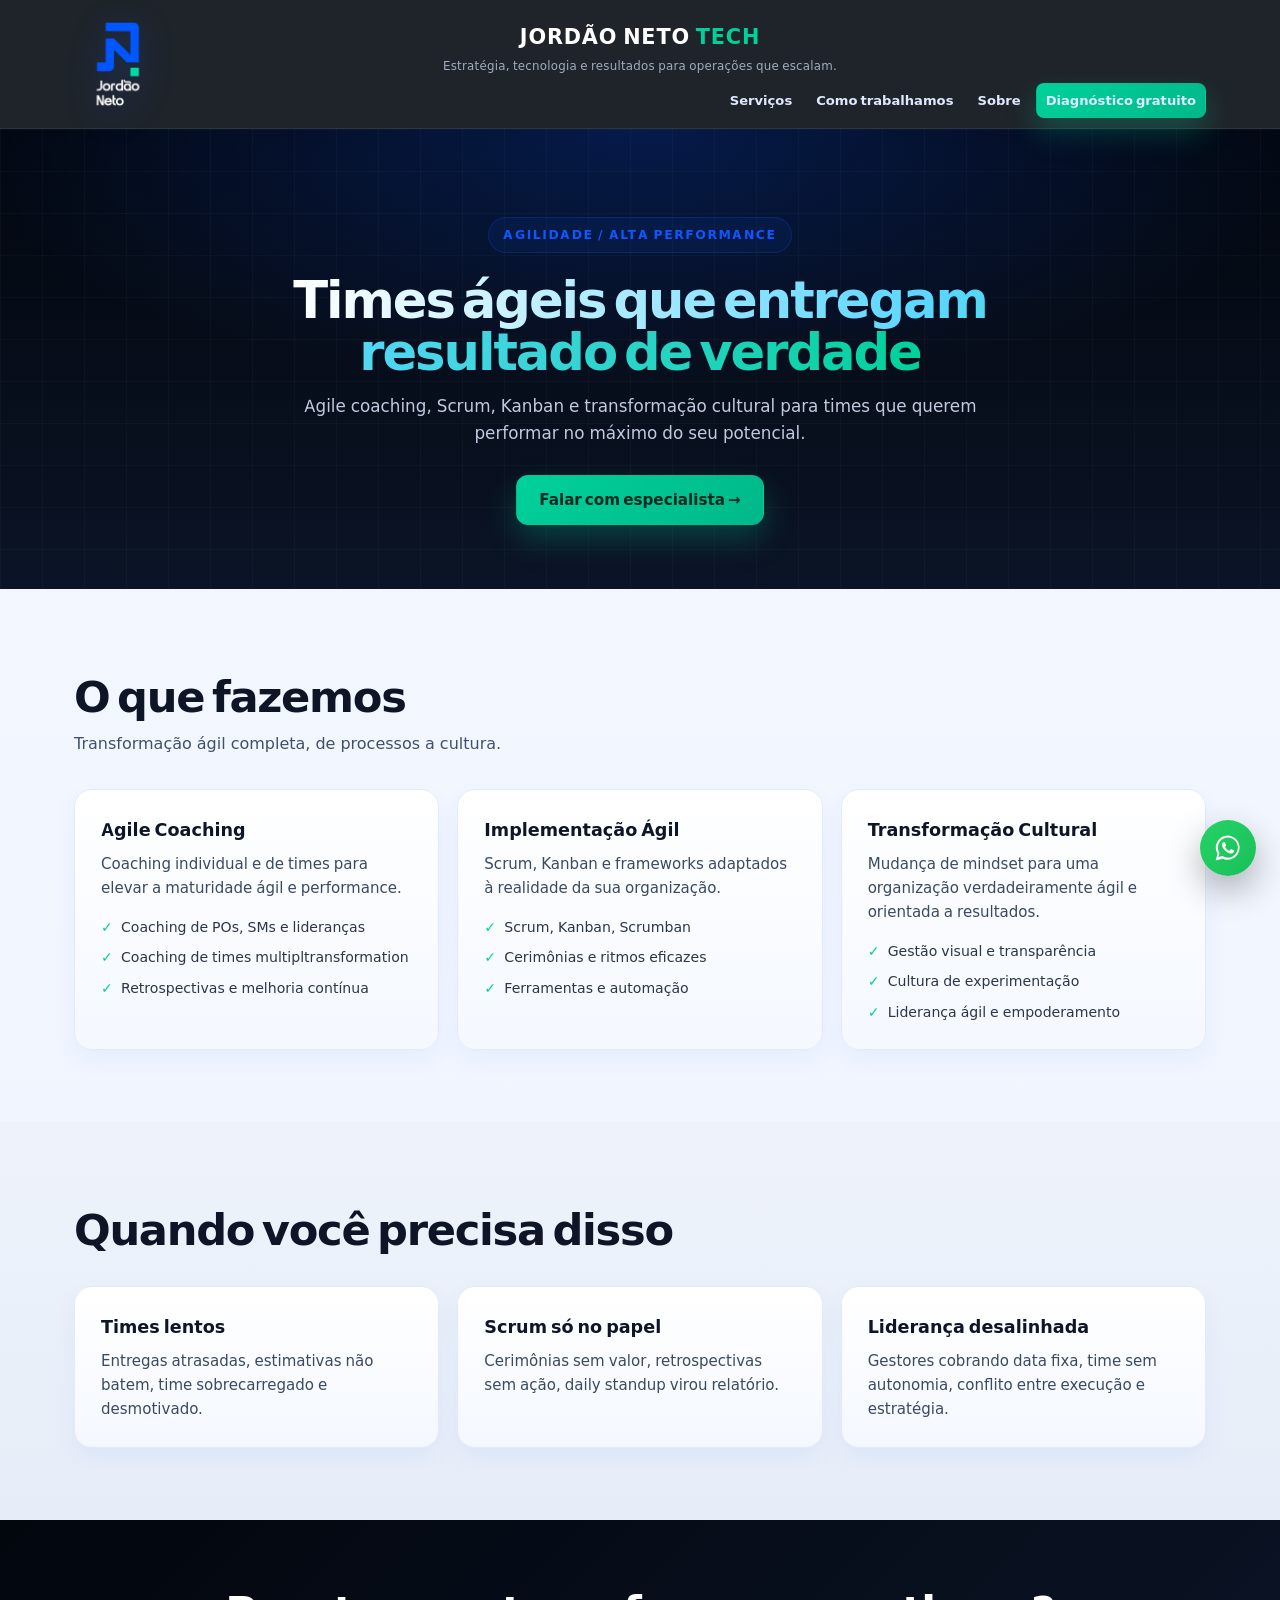
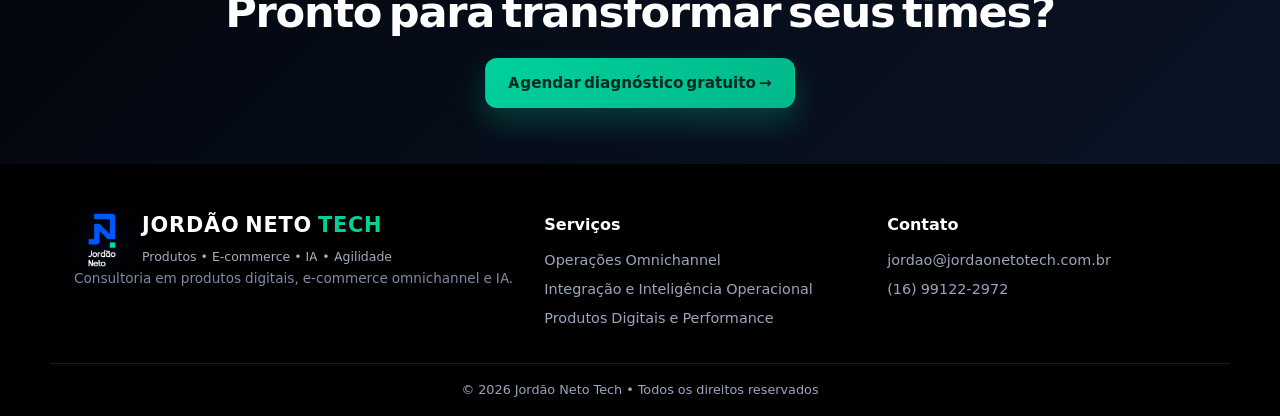
==== commit 9e7294f8: "Padroniza design system e landing pages" ====
--- a/agilidade-alta-performance.html
+++ b/agilidade-alta-performance.html
@@ -18,23 +18,6 @@
     "url": "https://www.jordaonetotech.com.br/agilidade-alta-performance.html"
   }
   </script>
-  <style>
-    .lp-hero{padding:100px 0 60px;background:var(--navy);text-align:center}
-    .lp-hero h1{font-size:clamp(2rem,4vw,3rem);margin-bottom:16px}
-    .lp-hero p{color:var(--gray);font-size:1.15rem;max-width:640px;margin:0 auto 32px}
-    .lp-hero .grad{background:linear-gradient(90deg,#fff,var(--green));-webkit-background-clip:text;background-clip:text;color:transparent;-webkit-text-fill-color:transparent}
-    .lp-section{padding:80px 0}
-    .lp-section.dark{background:var(--light)}
-    .lp-grid{display:grid;grid-template-columns:repeat(auto-fit,minmax(280px,1fr));gap:24px;margin-top:40px}
-    .lp-card{background:var(--card);border:2px solid var(--blue);border-radius:var(--radius);padding:28px}
-    .lp-card h3{font-size:1.1rem;margin-bottom:8px}
-    .lp-card p{color:#3a4a62;font-size:.95rem}
-    .lp-bullets{list-style:none;margin:16px 0 0;display:grid;gap:8px}
-    .lp-bullets li{font-size:.9rem;color:#2b3648;padding-left:20px;position:relative}
-    .lp-bullets li::before{content:"✓";color:var(--green);font-weight:700;position:absolute;left:0}
-    .cta-bar{background:var(--black);padding:60px 0;text-align:center}
-    .cta-bar h2{color:var(--white);margin-bottom:24px}
-  </style>
 </head>
 <body>
   <header class="header" id="topo">
@@ -43,7 +26,7 @@
         <img src="vertical-cor-light.png" alt="Jordão Neto Tech" class="brand-logo" />
         <div class="brand-text">
           <strong>JORDÃO NETO <span>TECH</span></strong>
-          <small>www.jordaonetotech.com.br</small>
+          <small class="brand-tagline">Estratégia, tecnologia e resultados para operações que escalam.</small>
         </div>
       </a>
       <nav class="nav" id="nav">
@@ -61,7 +44,7 @@
       <span class="tag">Agilidade / Alta Performance</span>
       <h1><span class="grad">Times ágeis que entregam resultado de verdade</span></h1>
       <p>Agile coaching, Scrum, Kanban e transformação cultural para times que querem performar no máximo do seu potencial.</p>
-      <a class="btn btn-accent" href="https://wa.me/5516991222972?text=Ol%C3%A1!%20Vim%20pelo%20site%20e%20quero%20falar%20sobre%20Agilidade." target="_blank">Falar com especialista →</a>
+      <a class="btn btn-accent" href="https://wa.me/5516991222972?text=Ol%C3%A1!%20Vim%20pelo%20site%20e%20quero%20falar%20sobre%20Agilidade." target="_blank" rel="noopener">Falar com especialista →</a>
     </div>
   </section>
 
@@ -124,19 +107,29 @@
   <section class="cta-bar">
     <div class="container">
       <h2>Pronto para transformar seus times?</h2>
-      <a class="btn btn-accent" href="https://wa.me/5516991222972?text=Ol%C3%A1!%20Vim%20pelo%20site%20e%20quero%20um%20diagn%C3%B3stico%20de%20Agilidade." target="_blank">Agendar diagnóstico gratuito →</a>
+      <a class="btn btn-accent" href="https://wa.me/5516991222972?text=Ol%C3%A1!%20Vim%20pelo%20site%20e%20quero%20um%20diagn%C3%B3stico%20de%20Agilidade." target="_blank" rel="noopener">Agendar diagnóstico gratuito →</a>
     </div>
   </section>
 
   <footer class="footer">
     <div class="container footer-grid">
       <div>
-        <strong>Jordão Neto Tech</strong>
-        <small>Agilidade • Coaching • Transformação</small>
+        <div class="brand">
+          <img src="vertical-cor-light.png" alt="Jordão Neto Tech" class="brand-logo sm" loading="lazy" />
+          <div class="brand-text"><strong>JORDÃO NETO <span>TECH</span></strong><small>Produtos • E-commerce • IA • Agilidade</small></div>
+        </div>
+        <p class="muted">Consultoria em produtos digitais, e-commerce omnichannel e IA.</p>
       </div>
       <div>
+        <strong>Serviços</strong>
+        <a href="ecommerce-omnichannel.html">Operações Omnichannel</a>
+        <a href="integracoes-ia.html">Integração e Inteligência Operacional</a>
+        <a href="produtos-digitais.html">Produtos Digitais e Performance</a>
+      </div>
+      <div>
+        <strong>Contato</strong>
         <a href="mailto:jordao@jordaonetotech.com.br">jordao@jordaonetotech.com.br</a>
-        <a href="https://wa.me/5516991222972" target="_blank">(16) 99122-2972</a>
+        <a href="https://wa.me/5516991222972" target="_blank" rel="noopener">(16) 99122-2972</a>
       </div>
     </div>
     <div class="container copy">© 2026 Jordão Neto Tech • Todos os direitos reservados</div>
--- a/styles.css
+++ b/styles.css
@@ -1,105 +1,142 @@
 @font-face{font-family:'Inter';font-style:normal;font-weight:100 900;font-display:swap;src:url(fonts/Inter-Variable.woff2) format('woff2')}
 
 :root{
-  --black:#000000;
-  --navy:#05080f;
+  --black:#02060d;
+  --navy:#050a15;
+  --navy-2:#0b1426;
   --blue:#0f56ff;
-  --blue-dark:#0a3fd1;
+  --blue-strong:#0a46db;
+  --blue-soft:#eaf1ff;
   --green:#00d19a;
+  --green-strong:#00b88a;
+  --cyan:#5dd7ff;
   --white:#ffffff;
-  --gray:#a8b0c0;
-  --light:#f4f6fb;
+  --gray:#7d8aa5;
+  --light:#f4f7ff;
   --card:#ffffff;
-  --border:#e6eaf2;
+  --border:#e4ebf7;
   --radius:18px;
-  --shadow:0 20px 60px rgba(15,86,255,.14);
+  --shadow:0 18px 50px rgba(15,86,255,.18);
 }
 
 *{box-sizing:border-box;margin:0;padding:0}
 html{scroll-behavior:smooth}
-body{font-family:'Inter',system-ui,-apple-system,sans-serif;color:#0d1526;background:var(--white);line-height:1.6}
-.skip-link{position:absolute;left:-9999px;top:0;background:var(--blue);color:#fff;padding:10px 18px;border-radius:0 0 10px 0;font-weight:700;z-index:100;text-decoration:none}
+body{font-family:'Inter',system-ui,-apple-system,sans-serif;color:#101b2d;background:linear-gradient(180deg,#f5f8ff 0%,#edf3ff 100%);line-height:1.6}
+.skip-link{position:absolute;left:-9999px;top:0;background:linear-gradient(135deg,var(--blue),var(--green));color:#fff;padding:10px 18px;border-radius:0 0 10px 0;font-weight:700;z-index:100;text-decoration:none}
 .skip-link:focus{left:0}
 :focus-visible{outline:3px solid var(--green);outline-offset:2px}
 .container{max-width:1180px;margin:0 auto;padding:0 24px}
 .center{text-align:center}.muted{color:var(--gray);font-size:.85rem}.white{color:#fff}
 
 /* headings */
-h1{font-size:clamp(2.1rem,5vw,3.6rem);line-height:1.05;letter-spacing:-.03em;font-weight:900;color:#fff}
-h2{font-size:clamp(1.6rem,3.4vw,2.5rem);line-height:1.15;letter-spacing:-.02em;font-weight:800;margin:12px 0 10px;color:#0d1526}
-h3{font-size:1.15rem;font-weight:700;color:#0d1526}
-
-.grad{background:linear-gradient(90deg,#fff 10%,var(--green));-webkit-background-clip:text;background-clip:text;color:transparent;-webkit-text-fill-color:transparent}
+h1{font-size:clamp(2.2rem,5vw,4rem);line-height:1.02;letter-spacing:-.04em;font-weight:900;color:#fff}
+h2{font-size:clamp(1.7rem,3.4vw,2.7rem);line-height:1.1;letter-spacing:-.03em;font-weight:800;margin:12px 0 10px;color:#0d1526}
+h3{font-size:1.18rem;font-weight:700;color:#0d1526}
+
+.grad{background:linear-gradient(90deg,#fff 10%,var(--cyan) 35%,var(--green));-webkit-background-clip:text;background-clip:text;color:transparent;-webkit-text-fill-color:transparent}
 .hl{background:linear-gradient(90deg,var(--blue),var(--green));-webkit-background-clip:text;background-clip:text;color:transparent;-webkit-text-fill-color:transparent}
 .section.dark .hl{background:linear-gradient(90deg,#fff,var(--green))}
 
-.tag{display:inline-block;font-size:.78rem;font-weight:800;letter-spacing:.12em;text-transform:uppercase;color:var(--blue);background:rgba(15,86,255,.09);border:1px solid rgba(15,86,255,.22);padding:7px 14px;border-radius:100px;margin-bottom:6px}
+.tag{display:inline-block;font-size:.78rem;font-weight:800;letter-spacing:.12em;text-transform:uppercase;color:var(--blue);background:rgba(15,86,255,.08);border:1px solid rgba(15,86,255,.24);padding:7px 14px;border-radius:100px;margin-bottom:8px}
 .tag.green{color:var(--green);background:rgba(0,209,154,.1);border-color:rgba(0,209,154,.35)}
-.sub{color:#3a4a62;max-width:720px;margin:6px 0 26px}
+.sub{color:#40506a;max-width:720px;margin:6px 0 26px}
 
 /* header */
-.header{position:sticky;top:0;z-index:50;background:rgba(0,0,0,.92);backdrop-filter:blur(12px);border-bottom:1px solid rgba(255,255,255,.08)}
-.header-inner{display:flex;align-items:center;justify-content:space-between;padding:12px 24px;gap:16px}
+.header{position:sticky;top:0;z-index:50;background:rgba(2,6,13,.88);backdrop-filter:blur(14px);border-bottom:1px solid rgba(255,255,255,.08)}
+.header-inner{position:relative;display:flex;align-items:center;min-height:128px;padding:8px 24px;gap:16px}
 .brand{display:flex;align-items:center;gap:12px;text-decoration:none}
-.brand-logo{width:72px;height:72px;object-fit:contain;border-radius:12px;background:transparent;mix-blend-mode:screen}
+.header .brand{display:contents}
+.brand-logo{width:88px;height:88px;object-fit:contain;border-radius:10px;background:transparent;filter:drop-shadow(0 8px 16px rgba(15,86,255,.25))}
+.header .brand-logo{position:absolute;left:24px;top:50%;transform:translateY(-50%)}
 .brand-logo.sm{width:56px;height:56px}
-.brand-text strong{color:#fff;font-size:1rem;letter-spacing:.02em}
+.brand-text strong{color:#fff;font-size:1.3rem;letter-spacing:.04em;line-height:1.1;text-transform:uppercase}
 .brand-text strong span{color:var(--green)}
 .brand-text small{display:block;color:#a0adc0;font-size:.78rem}
-.nav{display:flex;align-items:center;gap:22px}
-.nav a{color:#dbe1ee;text-decoration:none;font-weight:600;font-size:.92rem}
+.brand-tagline{font-size:.74rem!important;color:#a0adc0!important;letter-spacing:.02em;margin-top:5px}
+.header .brand-text{position:absolute;left:50%;top:40%;transform:translate(-50%,-50%);text-align:center;white-space:nowrap}
+.nav{display:flex;align-items:center;gap:6px}
+.header .nav{position:absolute;right:24px;bottom:10px;z-index:2}
+.nav a{color:#dfe8ff;text-decoration:none;font-weight:600;font-size:.82rem;padding:6px 9px;border-radius:8px;transition:color .2s ease,background-color .2s ease}
+.nav a:not(.btn):hover,.nav a:not(.btn):focus-visible{color:#fff;background:rgba(255,255,255,.08)}
 .nav a:hover{color:var(--green)}
-.menu-btn{display:none;background:none;border:1px solid rgba(255,255,255,.2);color:#fff;border-radius:10px;padding:8px 12px;font-size:1.1rem;cursor:pointer}
+.menu-btn{display:none;position:relative;z-index:3;background:none;border:1px solid rgba(255,255,255,.2);color:#fff;border-radius:10px;padding:8px 12px;font-size:1.1rem;cursor:pointer}
 
 /* buttons */
 .btn{display:inline-block;text-decoration:none;font-weight:800;border-radius:12px;padding:12px 22px;transition:.2s;border:1px solid transparent;cursor:pointer;font-size:.95rem}
 .btn-sm{padding:10px 18px}
 .btn-lg{padding:15px 28px;font-size:1rem}
 .btn-block{width:100%;text-align:center}
-.btn-primary{background:var(--blue);color:#fff;box-shadow:0 12px 30px rgba(15,86,255,.35)}
-.btn-primary:hover{background:var(--blue-dark);transform:translateY(-1px)}
-.btn-accent{background:var(--green);color:#03251b;box-shadow:0 12px 30px rgba(0,209,154,.35)}
-.btn-accent:hover{background:#00e6a8;transform:translateY(-1px)}
+.btn-primary{background:linear-gradient(135deg,var(--blue),var(--blue-strong));color:#fff;box-shadow:0 14px 30px rgba(15,86,255,.28)}
+.btn-primary:hover{background:linear-gradient(135deg,var(--blue-strong),var(--blue));transform:translateY(-1px)}
+.btn-accent{background:linear-gradient(135deg,var(--green),var(--green-strong));color:#022a20;box-shadow:0 14px 30px rgba(0,209,154,.25)}
+.btn-accent:hover{background:linear-gradient(135deg,var(--green-strong),var(--green));transform:translateY(-1px)}
 .btn-ghost{background:transparent;color:#fff;border:2px solid rgba(255,255,255,.45)}
 .btn-ghost:hover{border-color:var(--green);color:var(--green);background:rgba(0,209,154,.08)}
+.btn-outline{background:transparent;color:var(--blue);border:2px solid var(--blue)}
+.btn-outline:hover{background:var(--blue);color:#fff}
 
 /* hero */
-.hero{background:radial-gradient(900px 400px at 15% 0%,rgba(15,86,255,.28),transparent),radial-gradient(700px 380px at 90% 20%,rgba(0,209,154,.18),transparent),var(--black);color:#fff;padding:64px 0 54px}
-.hero-grid{display:grid;grid-template-columns:1.15fr .85fr;gap:36px;align-items:start}
+.hero{position:relative;background:radial-gradient(900px 420px at 15% 0%,rgba(15,86,255,.28),transparent),radial-gradient(800px 380px at 90% 15%,rgba(0,209,154,.18),transparent),linear-gradient(180deg,#02060d 0%,#0a1020 100%);color:#fff;padding:64px 0 54px}
+.hero::after{content:'';position:absolute;inset:0;background-image:linear-gradient(rgba(255,255,255,.02) 1px,transparent 1px),linear-gradient(90deg,rgba(255,255,255,.02) 1px,transparent 1px);background-size:42px 42px;pointer-events:none}
+.hero-grid{position:relative;z-index:1;display:grid;grid-template-columns:1.15fr .85fr;gap:36px;align-items:start}
 .hero h1{color:#fff}
-.badge{display:inline-flex;align-items:center;gap:8px;font-size:.8rem;font-weight:600;color:#dbe4ff;background:rgba(15,86,255,.14);border:1px solid rgba(15,86,255,.35);padding:8px 14px;border-radius:100px;margin-bottom:18px}
+.badge{display:inline-flex;align-items:center;gap:8px;font-size:.8rem;font-weight:700;color:#dbe4ff;background:rgba(15,86,255,.14);border:1px solid rgba(15,86,255,.35);padding:8px 14px;border-radius:100px;margin-bottom:18px}
 .dot{width:8px;height:8px;border-radius:50%;background:var(--green);box-shadow:0 0 0 5px rgba(0,209,154,.2)}
-.lead{color:#c2cadd;margin:18px 0 24px;font-size:1.08rem;max-width:560px}
+.lead{color:#d2d9ec;margin:18px 0 24px;font-size:1.08rem;max-width:560px}
 .lead strong{color:#fff}
 .hero-cta{display:flex;gap:12px;flex-wrap:wrap;margin-bottom:28px}
-.hero-proof{display:grid;grid-template-columns:repeat(2,1fr);gap:12px;border-top:1px solid rgba(255,255,255,.1);padding-top:18px;max-width:420px}
+.hero-proof{display:grid;grid-template-columns:repeat(2,1fr);gap:12px;border-top:1px solid rgba(255,255,255,.12);padding-top:18px;max-width:420px}
 .hero-proof strong{display:block;font-size:1.05rem;color:#fff}
 .hero-proof span{font-size:.78rem;color:#a0adc0}
-.hero-card{background:linear-gradient(180deg,#0d1526,#070c17);border:1px solid rgba(255,255,255,.1);border-radius:20px;padding:24px;box-shadow:var(--shadow)}
+.hero-card{background:linear-gradient(180deg,#0d1526,#090f1a);border:1px solid rgba(255,255,255,.1);border-radius:20px;padding:24px;box-shadow:0 24px 60px rgba(0,0,0,.32)}
+.hero-card-intro{margin-bottom:20px}
+.hero-card-label{display:block;color:var(--green);font-size:.72rem;font-weight:800;letter-spacing:.12em;text-transform:uppercase;margin-bottom:9px}
+.hero-card-intro h2{color:#fff;font-size:1.7rem;line-height:1.08;margin:0 0 10px}
+.hero-card-intro .hl{background:linear-gradient(90deg,var(--cyan),var(--green));-webkit-background-clip:text;background-clip:text;color:transparent;-webkit-text-fill-color:transparent}
+.hero-card-intro p{color:#b8c4da;font-size:.9rem;line-height:1.5}
 .hero-card-head{display:flex;gap:12px;align-items:center;margin-bottom:16px}
-.hero-card-head img{width:64px;height:64px;object-fit:contain;border-radius:14px;background:transparent;mix-blend-mode:screen;border:1px solid rgba(255,255,255,.12)}
+.hero-card-head img{width:64px;height:64px;object-fit:contain;border-radius:14px;background:transparent;filter:drop-shadow(0 6px 18px rgba(15,86,255,.2));border:1px solid rgba(255,255,255,.12)}
 .hero-card-head strong{display:block;font-size:.98rem;color:#fff}
 .hero-card-head small{color:#a0adc0;font-size:.8rem}
 .check-list{list-style:none;display:grid;gap:10px;margin:0 0 16px}
 .check-list li{position:relative;padding-left:28px;font-size:.92rem;color:#dbe1ee}
 .check-list li::before{content:'✓';position:absolute;left:0;top:0;width:20px;height:20px;border-radius:50%;background:rgba(0,209,154,.15);color:var(--green);font-weight:900;display:flex;align-items:center;justify-content:center;font-size:.75rem}
 .stack{display:flex;flex-wrap:wrap;gap:8px;margin:0 0 18px}
-.stack span{font-size:.72rem;font-weight:700;background:rgba(15,86,255,.14);border:1px solid rgba(15,86,255,.3);color:#cdd8ff;padding:5px 10px;border-radius:100px}
+.stack span{font-size:.72rem;font-weight:700;background:rgba(15,86,255,.14);border:1px solid rgba(15,86,255,.3);color:#dfe9ff;padding:5px 10px;border-radius:100px}
 
 /* marquee */
-.marquee{background:var(--blue);color:#fff;overflow:hidden}
+.marquee{background:linear-gradient(90deg,var(--blue),var(--green));color:#fff;overflow:hidden;box-shadow:inset 0 -1px 0 rgba(255,255,255,.2)}
 .marquee-inner{display:flex;gap:18px;align-items:center;justify-content:center;padding:11px 24px;font-weight:800;font-size:.82rem;letter-spacing:.1em;white-space:nowrap;overflow:hidden}
-.marquee-inner i{width:7px;height:7px;background:var(--green);border-radius:2px;flex-shrink:0}
+.marquee-inner i{width:7px;height:7px;background:rgba(255,255,255,.8);border-radius:2px;flex-shrink:0}
+
+/* motion */
+@keyframes headerDrop{from{opacity:0;transform:translateY(-12px)}to{opacity:1;transform:translateY(0)}}
+@keyframes revealUp{from{opacity:0;transform:translateY(18px)}to{opacity:1;transform:translateY(0)}}
+@keyframes revealScale{from{opacity:0;transform:scale(.97)}to{opacity:1;transform:scale(1)}}
+.header{animation:headerDrop .55s ease-out both}
+.hero-grid>div:first-child{animation:revealUp .7s .08s ease-out both}
+.hero-card{animation:revealScale .7s .2s ease-out both}
+.marquee-inner{animation:revealUp .55s .25s ease-out both}
+.section>.container> .tag,.section>.container> h2,.section>.container> .sub{animation:revealUp .6s ease-out both}
+.section>.container> h2{animation-delay:.08s}
+.section>.container> .sub{animation-delay:.14s}
+.card,.step,.lp-card{animation:revealUp .65s ease-out both}
+.card:nth-child(2),.step:nth-child(2),.lp-card:nth-child(2){animation-delay:.08s}
+.card:nth-child(3),.step:nth-child(3),.lp-card:nth-child(3){animation-delay:.16s}
+.card:nth-child(4),.step:nth-child(4),.lp-card:nth-child(4){animation-delay:.24s}
+.section-cta,.cta-bar{animation:revealUp .65s .2s ease-out both}
+.lp-hero .container{animation:revealUp .7s .08s ease-out both}
 
 /* sections */
 .section{padding:72px 0}
-.section.dark{background:var(--navy);color:#dbe1ee}
+.section.dark{background:linear-gradient(180deg,#050b14 0%,#091421 100%);color:#dbe1ee}
 .section.dark h2{color:#fff}
 .section.dark .sub{color:#9aa5bd}
+#como-trabalho h2 .hl{background:none;color:#fff;-webkit-text-fill-color:#fff}
 .grid-3{display:grid;grid-template-columns:repeat(3,1fr);gap:18px}
-.card{background:var(--card);border:2px solid var(--blue);border-radius:var(--radius);padding:26px;position:relative;transition:.2s;background:linear-gradient(180deg,#fff,#eef3ff)}
-.card:hover{transform:translateY(-4px);box-shadow:var(--shadow)}
-.card-num{font-size:.78rem;font-weight:900;color:var(--green);background:#03251b;display:inline-block;padding:4px 10px;border-radius:100px;margin-bottom:12px}
+.card{background:linear-gradient(180deg,#fff,#f4f8ff);border:1px solid var(--border);border-radius:var(--radius);padding:26px;position:relative;transition:.2s;box-shadow:0 10px 24px rgba(15,86,255,.05)}
+.card:hover{transform:translateY(-4px);box-shadow:var(--shadow);border-color:rgba(15,86,255,.35)}
+.card-num{font-size:.78rem;font-weight:900;color:var(--green);background:#eafff7;display:inline-block;padding:4px 10px;border-radius:100px;margin-bottom:12px;border:1px solid rgba(0,209,154,.18)}
 .card p{color:#3a4a62;font-size:.94rem;margin-bottom:12px}
 .card ul{list-style:none;margin:0 0 16px;display:grid;gap:6px}
 .card ul li{font-size:.86rem;color:#2b3648}
@@ -108,16 +145,35 @@
 .card a:hover{text-decoration:underline}
 .section-cta{margin-top:30px;display:flex;gap:12px;flex-wrap:wrap;align-items:center}
 .section-cta.center{justify-content:center}
+.lp-hero{position:relative;overflow:hidden;padding:88px 0 64px;background:radial-gradient(700px 260px at 50% 0%,rgba(15,86,255,.25),transparent),linear-gradient(180deg,#02060d 0%,#0b1426 100%);text-align:center;color:#fff}
+.lp-hero::after{content:'';position:absolute;inset:0;background-image:linear-gradient(rgba(255,255,255,.025) 1px,transparent 1px),linear-gradient(90deg,rgba(255,255,255,.025) 1px,transparent 1px);background-size:42px 42px;pointer-events:none}
+.lp-hero .container{position:relative;z-index:1}
+.lp-hero h1{font-size:clamp(2rem,4vw,3.2rem);max-width:860px;margin:12px auto 16px}
+.lp-hero p{color:#c0cadf;font-size:1.05rem;max-width:680px;margin:0 auto 28px}
+.lp-hero .grad{background:linear-gradient(90deg,#fff,var(--cyan),var(--green));-webkit-background-clip:text;background-clip:text;color:transparent;-webkit-text-fill-color:transparent}
+.lp-section{padding:72px 0}
+.lp-section.dark{background:linear-gradient(180deg,#eef3fb 0%,#e6edf8 100%)}
+.lp-section h2{margin-bottom:10px}
+.lp-grid{display:grid;grid-template-columns:repeat(3,1fr);gap:18px;margin-top:32px}
+.lp-card{background:linear-gradient(180deg,#fff,#f4f8ff);border:1px solid var(--border);border-radius:var(--radius);padding:26px;box-shadow:0 10px 24px rgba(15,86,255,.05);transition:transform .2s ease,box-shadow .2s ease,border-color .2s ease}
+.lp-card:hover{transform:translateY(-4px);box-shadow:var(--shadow);border-color:rgba(15,86,255,.35)}
+.lp-card h3{font-size:1.1rem;margin-bottom:8px}
+.lp-card p{color:#3a4a62;font-size:.94rem}
+.lp-bullets{list-style:none;margin:16px 0 0;display:grid;gap:8px}
+.lp-bullets li{font-size:.88rem;color:#2b3648;padding-left:20px;position:relative}
+.lp-bullets li::before{content:'✓';color:var(--green);font-weight:800;position:absolute;left:0}
+.cta-bar{background:linear-gradient(135deg,#02060d,#0b1426);padding:56px 0;text-align:center;color:#fff}
+.cta-bar h2{color:#fff;margin-bottom:22px}
 .grid-4{display:grid;grid-template-columns:repeat(4,1fr);gap:16px;margin:28px 0 30px}
-.step{background:rgba(255,255,255,.05);border:1px solid rgba(255,255,255,.1);border-radius:16px;padding:22px}
+.step{background:rgba(255,255,255,.04);border:1px solid rgba(255,255,255,.1);border-radius:16px;padding:22px;backdrop-filter:blur(4px)}
 .step strong{color:#fff;display:block;margin-bottom:8px}
 .step p{font-size:.88rem;color:#9aa5bd}
 
 /* about */
 .about-grid{display:grid;grid-template-columns:1.2fr .8fr;gap:32px;align-items:start}
-.about-grid p{color:#b8c1d4;margin-bottom:14px}
-.about-card{background:#0d1526;border:1px solid rgba(255,255,255,.12);border-radius:20px;padding:28px;text-align:center}
-.about-card img{width:140px;height:140px;object-fit:contain;border-radius:24px;background:transparent;mix-blend-mode:screen;margin-bottom:12px;border:2px solid var(--blue)}
+.about-grid p{color:#c0cadf;margin-bottom:14px}
+.about-card{background:linear-gradient(180deg,#0d1526,#090e19);border:1px solid rgba(255,255,255,.12);border-radius:20px;padding:28px;text-align:center;box-shadow:0 18px 42px rgba(0,0,0,.22)}
+.about-card img{width:140px;height:140px;object-fit:contain;border-radius:24px;background:transparent;filter:drop-shadow(0 10px 26px rgba(15,86,255,.2));margin-bottom:12px;border:2px solid rgba(15,86,255,.4)}
 .about-card strong{display:block;color:#fff;font-size:1.1rem}
 .about-card small{color:#a0adc0}
 .about-contact{display:grid;gap:8px;margin-top:16px}
@@ -130,15 +186,15 @@
 .c-card:hover{border-color:var(--blue);transform:translateY(-2px)}
 .c-card strong{display:block;font-size:1.05rem;color:#0d1526}
 .c-card span{font-size:.88rem;color:#4a5872}
-.c-card.wa{background:#000;color:#fff;border-color:#000}
+.c-card.wa{background:linear-gradient(135deg,#03060b,#101923);color:#fff;border-color:#031018}
 .c-card.wa strong{color:#fff}
 .c-card.wa span{color:var(--green)}
-.c-card.mail{background:#eef3ff;border-color:var(--blue)}
+.c-card.mail{background:linear-gradient(135deg,#eef4ff,#edf6ff);border-color:rgba(15,86,255,.6)}
 .c-card.mail strong{color:var(--blue)}
-.c-card.site{background:#f0fdf7;border-color:var(--green);cursor:default}
+.c-card.site{background:linear-gradient(135deg,#f0fdf7,#eafff7);border-color:rgba(0,209,154,.5);cursor:default}
 .c-card.site:hover{border-color:var(--green);transform:none}
 .c-card.site strong{color:#0d1526}
-.form{background:#fff;border:2px solid var(--blue);border-radius:20px;padding:28px;box-shadow:0 20px 60px rgba(15,86,255,.18);position:sticky;top:90px}
+.form{background:#fff;border:2px solid rgba(15,86,255,.9);border-radius:20px;padding:28px;box-shadow:0 20px 60px rgba(15,86,255,.18);position:sticky;top:90px}
 .form h3{margin-bottom:16px;color:#0d1526}
 .form label{display:grid;gap:6px;font-size:.88rem;font-weight:700;margin-bottom:14px;color:#0d1526}
 .form input,.form select,.form textarea{border:1px solid var(--border);border-radius:10px;padding:12px;font-size:.95rem;font-family:inherit;width:100%;background:#f8faff}
@@ -151,26 +207,40 @@
 .footer a{display:block;color:#9aa5bd;text-decoration:none;font-size:.9rem;margin-bottom:6px}
 .footer a:hover{color:var(--green)}
 .copy{border-top:1px solid rgba(255,255,255,.1);padding:16px 24px;text-align:center;font-size:.8rem}
-.float-wa{position:fixed;right:24px;bottom:24px;width:56px;height:56px;border-radius:50%;background:#25d366;color:#fff;display:flex;align-items:center;justify-content:center;text-decoration:none;box-shadow:0 14px 34px rgba(0,0,0,.3);z-index:99999;pointer-events:auto;transition:transform .2s}
+.float-wa{position:fixed;right:24px;bottom:24px;width:56px;height:56px;border-radius:50%;background:linear-gradient(135deg,#25d366,#1abf59);color:#fff;display:flex;align-items:center;justify-content:center;text-decoration:none;box-shadow:0 14px 34px rgba(0,0,0,.3);z-index:99999;pointer-events:auto;transition:transform .2s}
 .float-wa:hover{transform:scale(1.08)}
-.float-wa svg{width:30px;height:30px;fill:#fff}
+.float-wa svg{display:none}
+.float-wa::before{content:'';width:30px;height:30px;background:url('whatsapp-logo.svg') center/contain no-repeat}
 
 /* responsive */
-@media(max-width:960px){
+@media(max-width:768px){
+  .header-inner{min-height:88px;padding:8px 24px}
   .hero-grid,.about-grid,.contact-grid{grid-template-columns:1fr}
   .grid-3{grid-template-columns:1fr 1fr}
   .grid-4{grid-template-columns:1fr 1fr}
+  .lp-grid{grid-template-columns:1fr 1fr}
   .hero-proof{grid-template-columns:1fr 1fr;max-width:none}
-  .nav{display:none;position:absolute;top:100%;left:0;right:0;background:#000;flex-direction:column;padding:18px;gap:14px;border-bottom:1px solid rgba(255,255,255,.1)}
+  .header .nav{display:none;position:absolute;top:100%;right:0;bottom:auto;left:auto;width:min(300px,calc(100vw - 24px));margin-left:0;background:#000;flex-direction:column;align-items:stretch;padding:14px;border:1px solid rgba(255,255,255,.1);border-top:0;border-radius:0 0 12px 12px;box-shadow:0 18px 36px rgba(0,0,0,.28)}
+  .header .nav a{width:100%;padding:11px 12px}
   .nav.open{display:flex}
-  .menu-btn{display:block}
+  .menu-btn{display:block;margin-left:auto}
   .footer-grid{grid-template-columns:1fr}
   .form{position:static}
 }
 @media(max-width:640px){
+  .header-inner{min-height:72px;padding:8px 18px}
+  .header .brand-logo{left:18px;top:50%;width:40px;height:40px;transform:translateY(-50%)}
+  .header .brand-text{top:50%;transform:translate(-50%,-50%)}
+  .header .brand-text strong{font-size:.86rem}
+  .header .brand-tagline{display:none}
   .grid-3{grid-template-columns:1fr}
   .grid-4{grid-template-columns:1fr}
+  .lp-grid{grid-template-columns:1fr}
   .hero-cta .btn{flex:1 1 100%;text-align:center}
   .section{padding:52px 0}
   .float-wa{right:16px;bottom:16px;width:52px;height:52px}
 }
+
+@media(prefers-reduced-motion:reduce){
+  *,*::before,*::after{scroll-behavior:auto!important;animation-duration:.01ms!important;animation-iteration-count:1!important;transition-duration:.01ms!important}
+}
